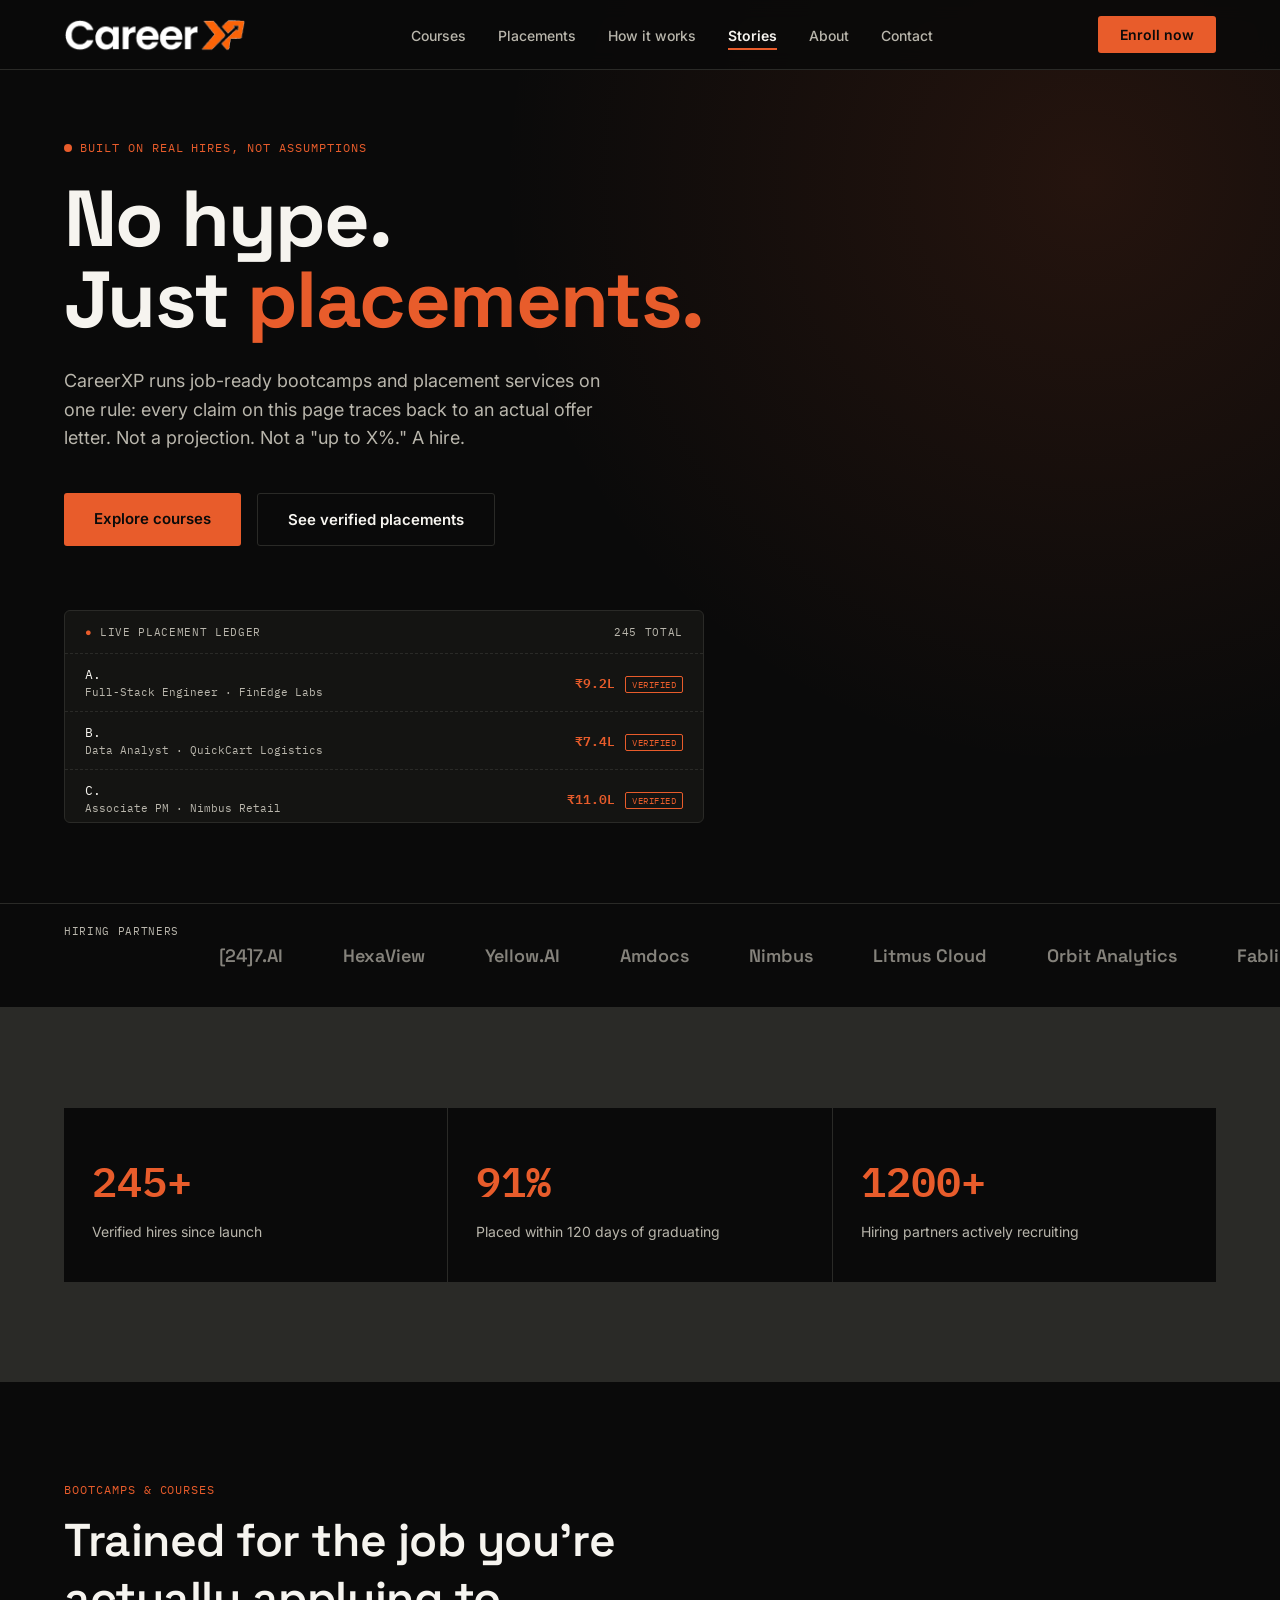
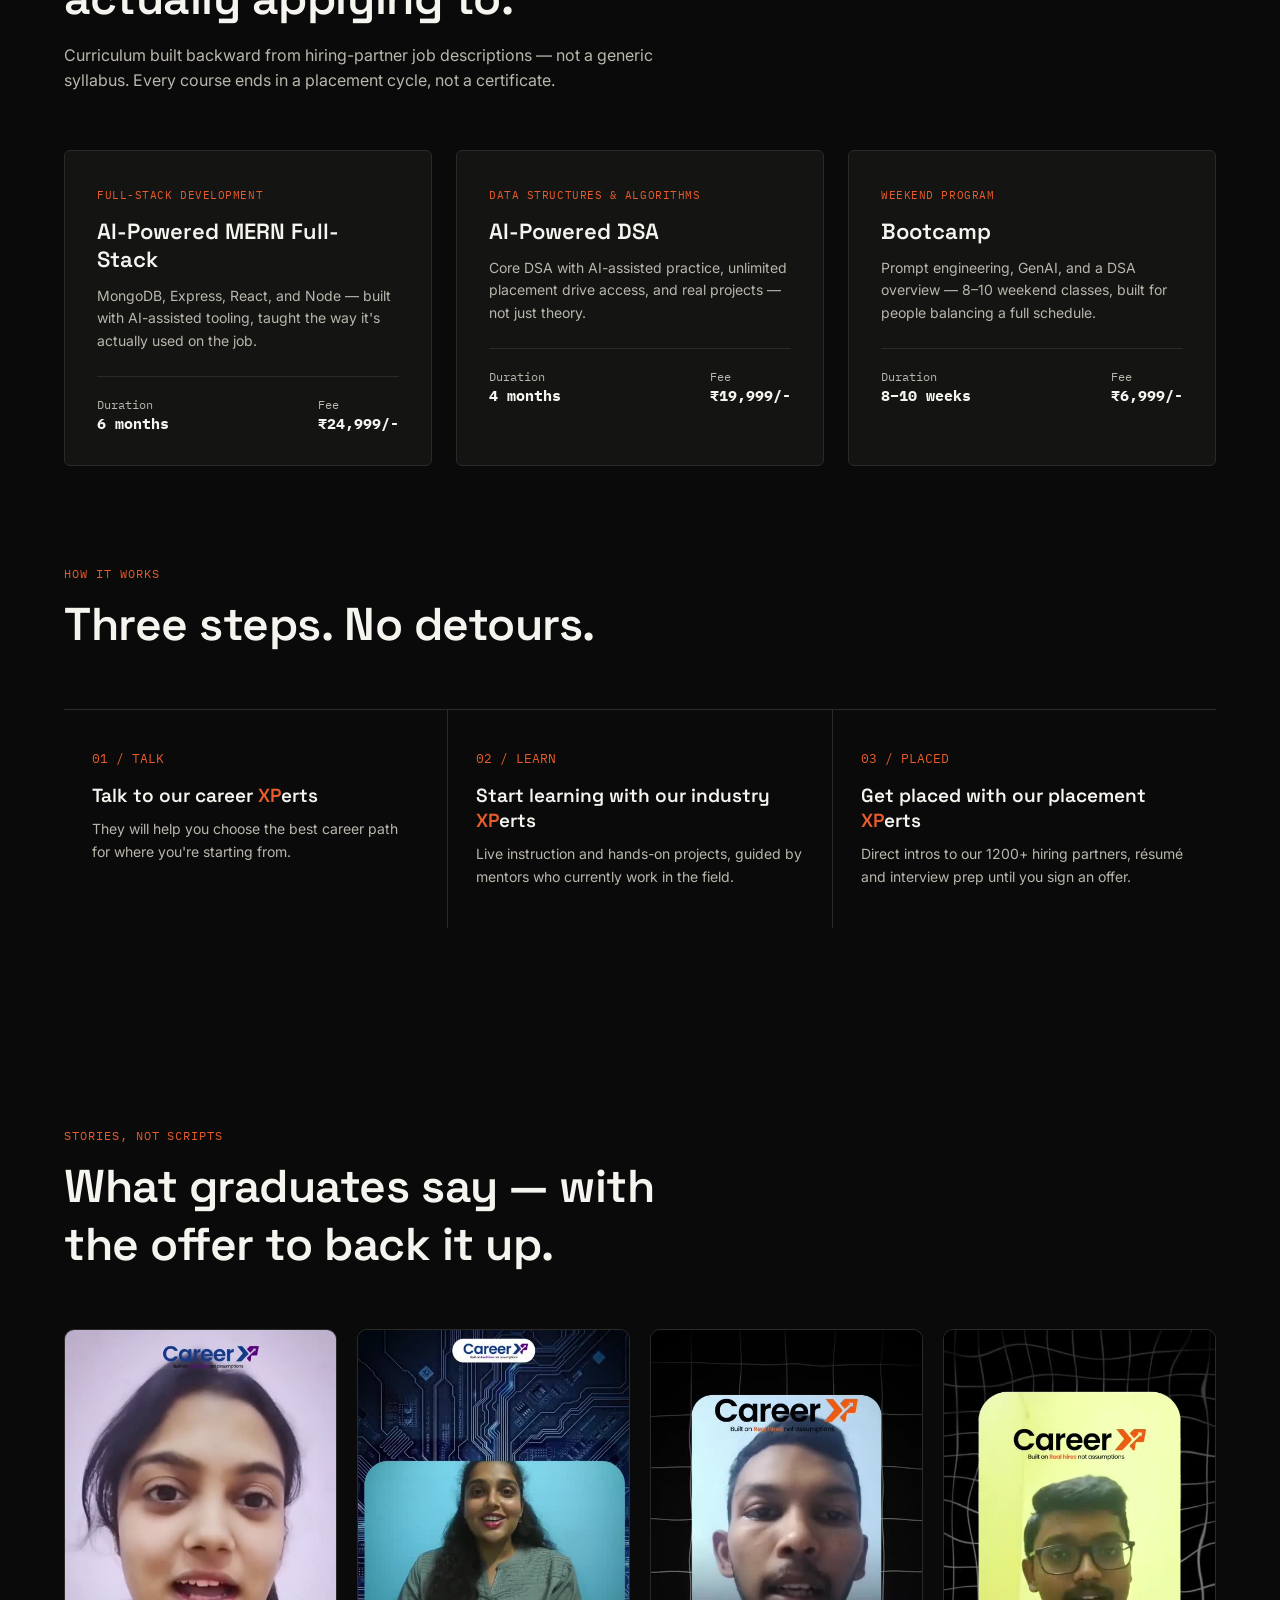
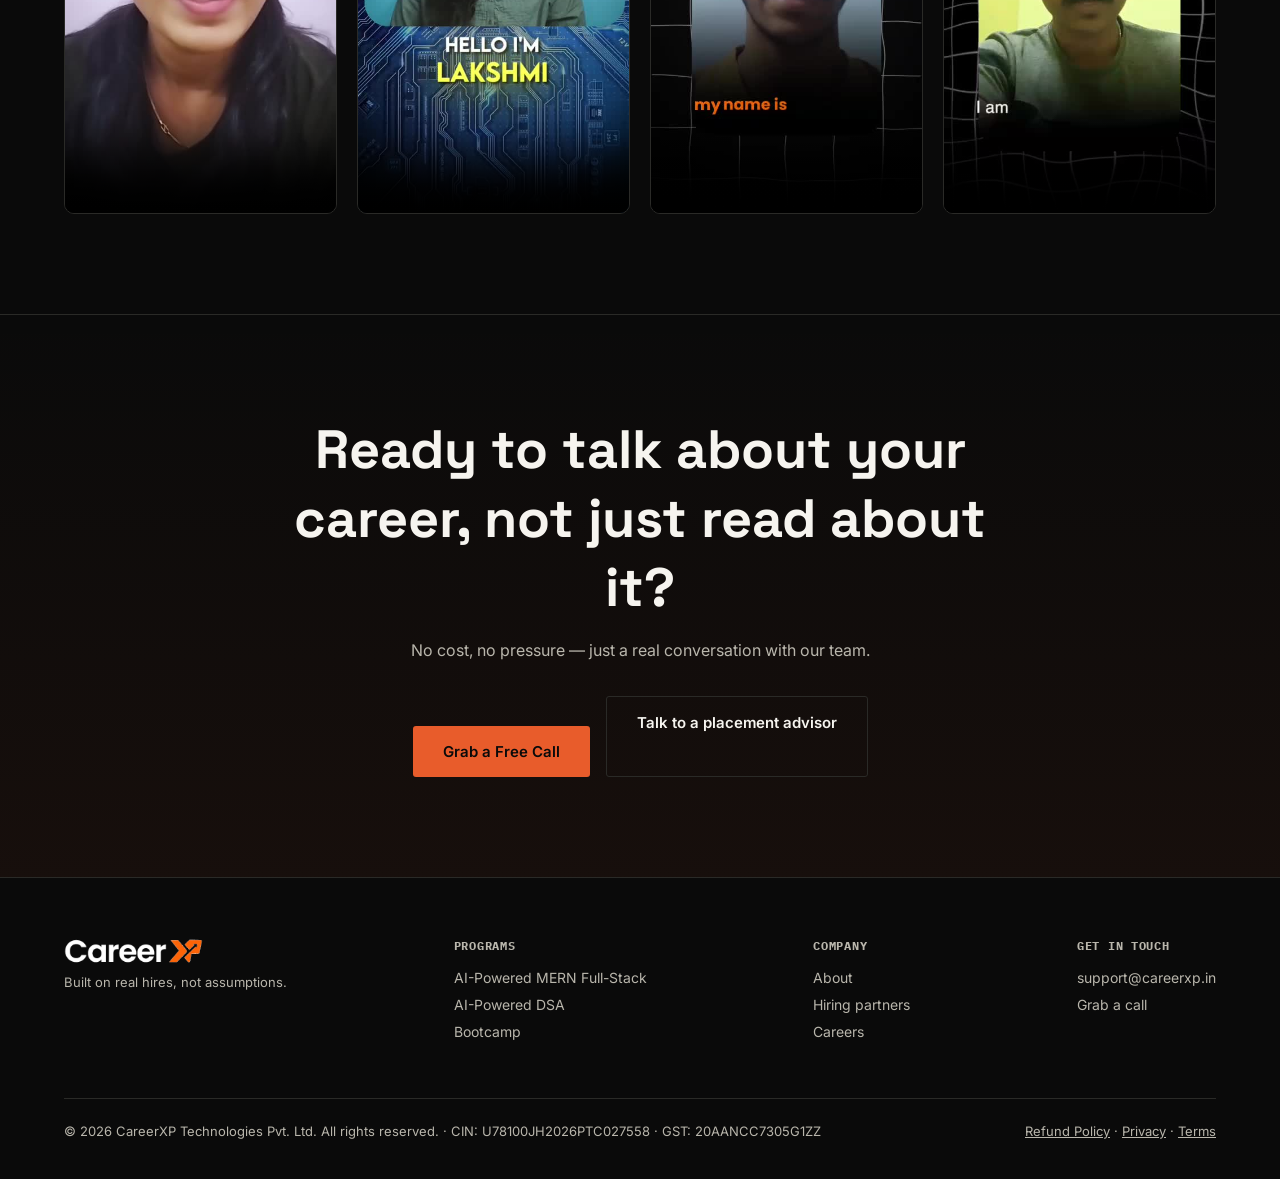
==== index.html @ 84072ae4 "Add files via upload" ====
<!DOCTYPE html>
<html lang="en">
<head>
<meta charset="UTF-8">
<meta name="viewport" content="width=device-width, initial-scale=1.0">
<title>CareerXP — Built on Real Hires, Not Assumptions</title>
<meta name="description" content="CareerXP runs job-ready bootcamps and placement services built on one rule: every number on this page traces back to a real offer letter.">
<link rel="canonical" href="https://www.careerxp.in/">
<meta property="og:type" content="website">
<meta property="og:title" content="CareerXP — Built on Real Hires, Not Assumptions">
<meta property="og:description" content="CareerXP runs job-ready bootcamps and placement services built on one rule: every number on this page traces back to a real offer letter.">
<meta property="og:url" content="https://www.careerxp.in/">
<meta property="og:image" content="https://www.careerxp.in/assets/img/logo-mark-512.png">
<meta property="og:site_name" content="CareerXP">
<meta name="twitter:card" content="summary_large_image">
<meta name="twitter:title" content="CareerXP — Built on Real Hires, Not Assumptions">
<meta name="twitter:description" content="CareerXP runs job-ready bootcamps and placement services built on one rule: every number on this page traces back to a real offer letter.">
<meta name="twitter:image" content="https://www.careerxp.in/assets/img/logo-mark-512.png">
<script type="application/ld+json">
{
  "@context": "https://schema.org",
  "@type": "EducationalOrganization",
  "name": "CareerXP",
  "url": "https://www.careerxp.in/",
  "logo": "https://www.careerxp.in/assets/img/logo-mark-512.png",
  "description": "CareerXP runs job-ready bootcamps and placement services built on one rule: every placement claim is backed by a real, verifiable hire.",
  "sameAs": []
}
</script>
<link rel="icon" href="assets/img/favicon.ico" sizes="any">
<link rel="icon" type="image/png" sizes="32x32" href="assets/img/favicon-32.png">
<link rel="apple-touch-icon" href="assets/img/apple-touch-icon.png">
<link rel="preconnect" href="https://fonts.googleapis.com">
<link href="https://fonts.googleapis.com/css2?family=Space+Grotesk:wght@500;600;700&family=Inter:wght@400;500;600&family=IBM+Plex+Mono:wght@500;600&display=swap" rel="stylesheet">
<link rel="stylesheet" href="css/style.css">
</head>
<body>

<header>
  <a href="index.html" class="logo-link" aria-label="CareerXP home"><img src="assets/img/logo-wordmark.png" alt="CareerXP"></a>
  <nav>
    <ul>
      <li><a href="courses.html">Courses</a></li>
      <li><a href="placements.html">Placements</a></li>
      <li><a href="#process">How it works</a></li>
      <li><a href="#testimonials">Stories</a></li>
      <li><a href="about.html">About</a></li>
      <li><a href="contact.html">Contact</a></li>
    </ul>
  </nav>
  <a href="contact.html" class="nav-cta">Enroll now</a>
  <button class="menu-toggle" aria-label="Toggle menu" aria-expanded="false"><span></span><span></span><span></span></button>
</header>

<section class="hero">
  <span class="eyebrow">Built on real hires, not assumptions</span>
  <h1>No hype.<br>Just <span>placements.</span></h1>
  <p class="sub">CareerXP runs job-ready bootcamps and placement services on one rule: every claim on this page traces back to an actual offer letter. Not a projection. Not a "up to X%." A hire.</p>
  <div class="hero-ctas">
    <a href="courses.html" class="btn-primary">Explore courses</a>
    <a href="placements.html" class="btn-ghost">See verified placements</a>
  </div>

  <div class="ledger-wrap">
    <div class="ledger-head">
      <span><span class="live-dot">●</span> LIVE PLACEMENT LEDGER</span>
      <span id="ledger-count">Updating…</span>
    </div>
    <div class="ledger-scroll">
      <div class="ledger-track" id="ledger-track"></div>
    </div>
  </div>
</section>

<div class="partners">
  <span class="label">Hiring partners</span>
  <div class="partner-track" id="partner-track"></div>
</div>

<div class="stats">
  <div class="stat-card"><div class="num">245+</div><div class="lbl">Verified hires since launch</div></div>
  <div class="stat-card"><div class="num">91%</div><div class="lbl">Placed within 120 days of graduating</div></div>
  <div class="stat-card"><div class="num">1200+</div><div class="lbl">Hiring partners actively recruiting</div></div>
</div>

<section class="section" id="courses">
  <div class="section-head">
    <span class="kicker">Bootcamps &amp; courses</span>
    <h2>Trained for the job you're actually applying to.</h2>
    <p>Curriculum built backward from hiring-partner job descriptions — not a generic syllabus. Every course ends in a placement cycle, not a certificate.</p>
  </div>
  <div class="course-grid">
    <div class="course-card">
      <span class="course-tag">Full-Stack Development</span>
      <h3>AI-Powered MERN Full-Stack</h3>
      <p>MongoDB, Express, React, and Node — built with AI-assisted tooling, taught the way it's actually used on the job.</p>
      <div class="course-meta">
        <div>Duration<strong>6 months</strong></div>
        <div>Fee<strong>₹24,999/-</strong></div>
      </div>
    </div>
    <div class="course-card">
      <span class="course-tag">Data Structures &amp; Algorithms</span>
      <h3>AI-Powered DSA</h3>
      <p>Core DSA with AI-assisted practice, unlimited placement drive access, and real projects — not just theory.</p>
      <div class="course-meta">
        <div>Duration<strong>4 months</strong></div>
        <div>Fee<strong>₹19,999/-</strong></div>
      </div>
    </div>
    <div class="course-card">
      <span class="course-tag">Weekend Program</span>
      <h3>Bootcamp</h3>
      <p>Prompt engineering, GenAI, and a DSA overview — 8–10 weekend classes, built for people balancing a full schedule.</p>
      <div class="course-meta">
        <div>Duration<strong>8–10 weeks</strong></div>
        <div>Fee<strong>₹6,999/-</strong></div>
      </div>
    </div>
  </div>
</section>

<section class="section" id="process" style="padding-top:0;">
  <div class="section-head">
    <span class="kicker">How it works</span>
    <h2>Three steps. No detours.</h2>
  </div>
  <div class="process">
    <div class="process-step">
      <div class="process-num">01 / TALK</div>
      <h4>Talk to our career <em>XP</em>erts</h4>
      <p>They will help you choose the best career path for where you're starting from.</p>
    </div>
    <div class="process-step">
      <div class="process-num">02 / LEARN</div>
      <h4>Start learning with our industry <em>XP</em>erts</h4>
      <p>Live instruction and hands-on projects, guided by mentors who currently work in the field.</p>
    </div>
    <div class="process-step">
      <div class="process-num">03 / PLACED</div>
      <h4>Get placed with our placement <em>XP</em>erts</h4>
      <p>Direct intros to our 1200+ hiring partners, résumé and interview prep until you sign an offer.</p>
    </div>
  </div>
</section>

<section class="section" id="testimonials">
  <div class="section-head">
    <span class="kicker">Stories, not scripts</span>
    <h2>What graduates say — with the offer to back it up.</h2>
  </div>

  <div class="video-grid">
    <div class="video-testimonial">
      <video controls preload="metadata" poster="assets/img/testimonial-1-poster.jpg" playsinline>
        <source src="assets/video/testimonial-1.mp4" type="video/mp4">
      </video>
    </div>
    <div class="video-testimonial">
      <video controls preload="metadata" poster="assets/img/testimonial-2-poster.jpg" playsinline>
        <source src="assets/video/testimonial-2.mp4" type="video/mp4">
      </video>
    </div>
    <div class="video-testimonial">
      <video controls preload="metadata" poster="assets/img/testimonial-3-poster.jpg" playsinline>
        <source src="assets/video/testimonial-3.mp4" type="video/mp4">
      </video>
    </div>
    <div class="video-testimonial">
      <video controls preload="metadata" poster="assets/img/testimonial-4-poster.jpg" playsinline>
        <source src="assets/video/testimonial-4.mp4" type="video/mp4">
      </video>
    </div>
  </div>
</section>

<section class="cta-band" id="enroll">
  <h2>Ready to talk about your career, not just read about it?</h2>
  <p>No cost, no pressure — just a real conversation with our team.</p>
  <div class="hero-ctas">
    <a href="contact.html" class="btn-primary">Grab a Free Call</a>
    <a href="placements.html" class="btn-ghost">Talk to a placement advisor</a>
  </div>
</section>

<footer>
  <div class="footer-top">
    <div class="footer-col">
      <img src="assets/img/logo-wordmark.png" alt="CareerXP">
      <p class="tagline">Built on real hires, not assumptions.</p>
    </div>
    <div class="footer-col">
      <h5>Programs</h5>
      <a href="course-mern.html">AI-Powered MERN Full-Stack</a>
      <a href="course-dsa.html">AI-Powered DSA</a>
      <a href="course-bootcamp.html">Bootcamp</a>
    </div>
    <div class="footer-col">
      <h5>Company</h5>
      <a href="about.html">About</a>
      <a href="placements.html">Hiring partners</a>
      <a href="contact.html">Careers</a>
    </div>
    <div class="footer-col">
      <h5>Get in touch</h5>
      <a href="mailto:support@careerxp.in">support@careerxp.in</a>
      <a href="contact.html">Grab a call</a>
    </div>
  </div>
  <div class="footer-bottom">
    <span>© 2026 CareerXP Technologies Pvt. Ltd. All rights reserved. · CIN: U78100JH2026PTC027558 · GST: 20AANCC7305G1ZZ</span>
    <span><a href="refund-policy.html">Refund Policy</a> · <a href="privacy-policy.html">Privacy</a> · <a href="terms.html">Terms</a></span>
  </div>
</footer>

<script src="js/data.js"></script>
<script src="js/main.js"></script>
</body>
</html>
---- css/style.css ----
/* ==========================================================================
   CareerXP — Site Stylesheet
   Built on real hires, not assumptions.
   Sections: 1. Reset & tokens  2. Header/Nav  3. Buttons  4. Hero (home)
   5. Ledger & partner ticker  6. Stats  7. Section header  8. Courses
   9. Course detail  10. Placements ledger/partners  11. Process
   12. Testimonials  13. About (values/team)  14. Contact form
   15. CTA band & footer  16. Responsive
   ========================================================================== */

/* 1. RESET & TOKENS ------------------------------------------------------- */
:root{
  --ink:#0A0A0A;
  --panel:#141412;
  --panel2:#1B1A17;
  --paper:#F6F4EF;
  --paper-dim:#B9B6AC;
  --orange:#E85C2B;
  --rust:#B8431E;
  --line:#2A2A27;
}
*{margin:0;padding:0;box-sizing:border-box;}
html{scroll-behavior:smooth;}
body{
  background:var(--ink);
  color:var(--paper);
  font-family:'Inter',sans-serif;
  overflow-x:hidden;
}
h1,h2,h3,h4,.display{font-family:'Space Grotesk',sans-serif;}
.mono{font-family:'IBM Plex Mono',monospace;}
a{color:inherit;text-decoration:none;}
img{display:block;max-width:100%;}
::selection{background:var(--orange);color:var(--ink);}
@media (prefers-reduced-motion: reduce){
  *{animation:none !important; transition:none !important;}
}
:focus-visible{outline:2px solid var(--orange); outline-offset:2px;}

/* 2. HEADER / NAV ---------------------------------------------------------- */
header{
  position:fixed; top:0; left:0; right:0; z-index:100;
  display:flex; align-items:center; justify-content:space-between;
  padding:16px 5%;
  background:rgba(10,10,10,0.85);
  backdrop-filter:blur(10px);
  border-bottom:1px solid var(--line);
}
.logo-link{display:flex; align-items:center;}
.logo-link img{height:34px; width:auto;}
nav ul{display:flex; align-items:center; gap:32px; list-style:none;}
nav a{font-size:14px; font-weight:500; color:var(--paper-dim); transition:color .2s;}
nav a:hover, nav a.active{color:var(--orange);}
.nav-cta{
  background:var(--orange); color:var(--ink); padding:10px 22px;
  border-radius:3px; font-weight:600; font-size:14px; transition:background .2s;
  white-space:nowrap;
}
.nav-cta:hover{background:var(--paper);}
.menu-toggle{
  display:none; flex-direction:column; gap:5px; cursor:pointer;
  background:none; border:none; padding:6px; z-index:110;
}
.menu-toggle span{width:24px; height:2px; background:var(--paper); transition:transform .2s, opacity .2s;}
.menu-toggle.is-open span:nth-child(1){transform:translateY(7px) rotate(45deg);}
.menu-toggle.is-open span:nth-child(2){opacity:0;}
.menu-toggle.is-open span:nth-child(3){transform:translateY(-7px) rotate(-45deg);}

/* 3. BUTTONS --------------------------------------------------------------- */
.btn-primary{
  background:var(--orange); color:var(--ink); padding:16px 30px;
  border-radius:3px; font-weight:600; font-size:15px; display:inline-block;
  transition:transform .2s, background .2s; border:none; cursor:pointer; font-family:'Inter';
}
.btn-primary:hover{background:var(--paper); transform:translateY(-2px);}
.btn-ghost{
  border:1px solid var(--line); padding:16px 30px; border-radius:3px;
  font-weight:600; font-size:15px; transition:border-color .2s, background .2s; display:inline-block;
}
.btn-ghost:hover{border-color:var(--orange); background:rgba(232,92,43,0.08);}
.hero-ctas{display:flex; gap:16px; margin-top:40px; flex-wrap:wrap;}

/* 4. HERO (home) ------------------------------------------------------------ */
.hero{
  min-height:100vh; display:flex; flex-direction:column; justify-content:center;
  padding:140px 5% 80px; position:relative;
  background:radial-gradient(circle at 85% 20%, rgba(232,92,43,0.12), transparent 45%);
}
.eyebrow{
  display:inline-flex; align-items:center; gap:8px;
  font-family:'IBM Plex Mono'; font-size:12px; letter-spacing:0.08em;
  color:var(--orange); text-transform:uppercase; margin-bottom:24px;
}
.eyebrow::before{content:'';width:8px;height:8px;background:var(--orange);border-radius:50%;animation:pulse 1.6s infinite;}
@keyframes pulse{0%,100%{opacity:1;}50%{opacity:0.3;}}
.hero h1{font-size:clamp(38px,6.2vw,84px); line-height:1.02; font-weight:700; letter-spacing:-0.02em; max-width:900px;}
.hero h1 span{color:var(--orange);}
.hero p.sub{max-width:560px; margin-top:26px; font-size:18px; line-height:1.6; color:var(--paper-dim);}

/* Page hero (inner pages) */
.page-hero{padding:160px 5% 60px; border-bottom:1px solid var(--line);}
.page-hero h1{font-size:clamp(34px,5vw,58px); font-weight:700; letter-spacing:-0.02em; max-width:820px;}
.page-hero p{margin-top:20px; max-width:600px; color:var(--paper-dim); font-size:17px; line-height:1.6;}
.breadcrumb{padding:140px 5% 0; font-family:'IBM Plex Mono'; font-size:12px; color:var(--paper-dim);}
.breadcrumb a:hover{color:var(--orange);}

/* 5. LEDGER (signature element) & PARTNER TICKER --------------------------- */
.ledger-wrap{margin-top:64px; border:1px solid var(--line); border-radius:6px; background:var(--panel); overflow:hidden; max-width:640px;}
.ledger-head{
  display:flex; justify-content:space-between; align-items:center; padding:14px 20px;
  border-bottom:1px dashed var(--line); font-family:'IBM Plex Mono'; font-size:11px;
  color:var(--paper-dim); text-transform:uppercase; letter-spacing:0.06em;
}
.ledger-head .live-dot{color:var(--orange);}
.ledger-scroll{height:168px; overflow:hidden; position:relative;}
.ledger-track{position:absolute; width:100%; animation:scrollUp 14s linear infinite;}
@keyframes scrollUp{0%{transform:translateY(0);}100%{transform:translateY(-50%);}}
.ticket{
  display:flex; justify-content:space-between; align-items:center; padding:12px 20px;
  border-bottom:1px dashed var(--line); font-family:'IBM Plex Mono'; font-size:13px;
}
.ticket .who{color:var(--paper);}
.ticket .role{color:var(--paper-dim); font-size:11px; display:block; margin-top:2px;}
.ticket .ctc{color:var(--orange); font-weight:600;}
.stamp{
  font-size:9px; border:1px solid var(--orange); color:var(--orange); padding:2px 6px;
  border-radius:2px; letter-spacing:0.05em; margin-left:10px; white-space:nowrap;
}

.partners{
  padding:40px 5%;
  border-top:1px solid var(--line);
  border-bottom:1px solid var(--line);
  display:flex;
  align-items:center;
  gap:40px;
  overflow:hidden;
}
.partners .label{
  font-family:'IBM Plex Mono';
  font-size:11px;
  color:var(--paper-dim);
  text-transform:uppercase;
  white-space:nowrap;
  letter-spacing:0.06em;
  position:relative;
  top:-25px;
}
.partner-track{display:flex; gap:60px; animation:slide 22s linear infinite;}
.partner-track span{font-family:'Space Grotesk'; font-weight:600; font-size:18px; color:var(--paper-dim); white-space:nowrap; opacity:0.7;}
@keyframes slide{0%{transform:translateX(0);}100%{transform:translateX(-50%);}}

/* Full ledger/partner grids (placements page) */
.ledger-grid{display:grid; grid-template-columns:repeat(2,1fr); gap:1px; background:var(--line); border:1px solid var(--line); border-radius:6px; overflow:hidden;}
.ledger-row{background:var(--ink); display:flex; justify-content:space-between; align-items:center; padding:20px 24px; font-family:'IBM Plex Mono'; font-size:13px;}
.ledger-row .who{color:var(--paper); font-weight:600;}
.ledger-row .role{color:var(--paper-dim); font-size:11px; display:block; margin-top:4px;}
.ledger-row .right{text-align:right;}
.ledger-row .ctc{color:var(--orange); font-weight:600; display:block;}
.partner-grid{display:grid; grid-template-columns:repeat(5,1fr); gap:1px; background:var(--line); border:1px solid var(--line); border-radius:6px; overflow:hidden;}
.linkedin-embed-wrap{max-width:504px; margin:0 auto; background:var(--panel); border:1px solid var(--line); border-radius:6px; padding:16px; overflow:hidden;}
.linkedin-embed-wrap iframe{width:100%; border:none; border-radius:4px; display:block;}
.partner-cell{background:var(--panel); padding:32px 16px; text-align:center; font-family:'Space Grotesk'; font-weight:600; font-size:15px; color:var(--paper-dim); transition:color .2s, background .2s;}
.partner-cell:hover{color:var(--paper); background:var(--panel2);}

/* 6. STATS ------------------------------------------------------------------ */
.stats{padding:100px 5%; display:grid; grid-template-columns:repeat(3,1fr); gap:1px; background:var(--line);}
.stats.stats-inner{padding:0 5%; margin-top:60px;}
.stat-card{background:var(--ink); padding:40px 28px;}
.stat-card .num{font-family:'IBM Plex Mono'; font-size:42px; font-weight:600; color:var(--orange);}
.stat-card .lbl{margin-top:10px; font-size:14px; color:var(--paper-dim); line-height:1.4;}

/* 7. SECTION HEADER --------------------------------------------------------- */
.section{padding:100px 5%;}
.section-head{max-width:640px; margin-bottom:56px;}
.kicker{font-family:'IBM Plex Mono'; font-size:12px; color:var(--orange); text-transform:uppercase; letter-spacing:0.08em; margin-bottom:14px; display:block;}
.section-head h2{font-size:clamp(28px,3.6vw,46px); font-weight:600; letter-spacing:-0.01em;}
.section-head p{margin-top:16px; color:var(--paper-dim); font-size:16px; line-height:1.6;}

/* 8. COURSES (listing) ------------------------------------------------------ */
.filter-bar{
  display:flex; gap:10px; padding:24px 5%; flex-wrap:wrap; border-bottom:1px solid var(--line);
  position:sticky; top:67px; background:var(--ink); z-index:50;
}
.filter-chip{
  font-family:'IBM Plex Mono'; font-size:12px; padding:8px 16px; border:1px solid var(--line);
  border-radius:20px; color:var(--paper-dim); cursor:pointer; transition:all .2s; background:none;
}
.filter-chip:hover{border-color:var(--orange); color:var(--paper);}
.filter-chip.active{background:var(--orange); color:var(--ink); border-color:var(--orange); font-weight:600;}

.course-list{padding:60px 5% 100px; display:flex; flex-direction:column; gap:1px; background:var(--line);}
.course-row{
  background:var(--ink); display:grid; grid-template-columns:1.4fr 1fr 0.7fr 0.7fr auto;
  gap:24px; align-items:center; padding:32px 28px; transition:background .2s;
}
.course-row:hover{background:var(--panel);}
.course-row .track{font-family:'IBM Plex Mono'; font-size:11px; color:var(--orange); text-transform:uppercase; letter-spacing:0.05em; margin-bottom:8px; display:block;}
.course-row h3{font-size:20px; font-weight:600;}
.course-row .desc{color:var(--paper-dim); font-size:13px; margin-top:8px; line-height:1.5;}
.course-row .col-lbl{font-family:'IBM Plex Mono'; font-size:10px; color:var(--paper-dim); text-transform:uppercase; letter-spacing:0.05em; margin-bottom:6px;}
.course-row .col-val{font-size:15px; font-weight:600;}
.row-cta{border:1px solid var(--line); padding:12px 22px; border-radius:3px; font-size:13px; font-weight:600; white-space:nowrap; transition:all .2s;}
.course-row:hover .row-cta{border-color:var(--orange); background:var(--orange); color:var(--ink);}

.course-grid{display:grid; grid-template-columns:repeat(3,1fr); gap:24px;}
.course-card{background:var(--panel); border:1px solid var(--line); border-radius:6px; padding:32px; transition:border-color .25s, transform .25s;}
.course-card:hover{border-color:var(--orange); transform:translateY(-4px);}
.course-tag{font-family:'IBM Plex Mono'; font-size:11px; color:var(--orange); text-transform:uppercase; letter-spacing:0.05em;}
.course-card h3{margin-top:14px; font-size:22px; font-weight:600;}
.course-card p{margin-top:12px; color:var(--paper-dim); font-size:14px; line-height:1.6;}
.course-meta{display:flex; justify-content:space-between; margin-top:24px; padding-top:20px; border-top:1px solid var(--line); font-family:'IBM Plex Mono'; font-size:12px; color:var(--paper-dim);}
.course-meta strong{color:var(--paper); display:block; font-size:15px; margin-top:2px;}

.why{padding:100px 5%; display:grid; grid-template-columns:1fr 1fr; gap:60px; align-items:start;}
.why h2{font-size:clamp(28px,3.6vw,42px); font-weight:600; letter-spacing:-0.01em; max-width:460px;}
.why-points{display:flex; flex-direction:column; gap:28px;}
.why-point{border-top:1px solid var(--line); padding-top:20px;}
.why-point .num{font-family:'IBM Plex Mono'; font-size:12px; color:var(--orange); margin-bottom:8px;}
.why-point h4{font-size:17px; font-weight:600; margin-bottom:8px;}
.why-point p{color:var(--paper-dim); font-size:14px; line-height:1.6;}

/* 9. COURSE DETAIL ----------------------------------------------------------- */
.course-hero{padding:24px 5% 60px; display:grid; grid-template-columns:1.4fr 1fr; gap:60px; border-bottom:1px solid var(--line); align-items:start;}
.course-hero h1{font-size:clamp(32px,4.6vw,52px); font-weight:700; margin-top:16px; letter-spacing:-0.02em;}
.course-hero .lead{margin-top:20px; color:var(--paper-dim); font-size:17px; line-height:1.65; max-width:560px;}
.sidebar{background:var(--panel); border:1px solid var(--line); border-radius:8px; padding:32px; position:sticky; top:100px;}
.side-row{display:flex; justify-content:space-between; padding:14px 0; border-bottom:1px solid var(--line); font-size:14px;}
.side-row:last-of-type{border-bottom:none;}
.side-row .lbl{color:var(--paper-dim);}
.side-row .val{font-weight:600; font-family:'IBM Plex Mono'; font-size:13px;}
.side-cta{display:block; text-align:center; background:var(--orange); color:var(--ink); padding:16px; border-radius:4px; font-weight:600; margin-top:24px; transition:background .2s;}
.side-cta:hover{background:var(--paper);}

.section.bordered{border-bottom:1px solid var(--line);}
.section.bordered:last-of-type{border-bottom:none;}

.curriculum{display:flex; flex-direction:column; gap:1px; background:var(--line); border:1px solid var(--line); border-radius:6px; overflow:hidden;}
.module{background:var(--ink); padding:26px 28px; display:grid; grid-template-columns:130px 1fr; gap:24px;}
.module .wk{font-family:'IBM Plex Mono'; font-size:12px; color:var(--orange); line-height:1.5;}
.module h4{font-size:17px; font-weight:600; margin-bottom:8px;}
.module p{color:var(--paper-dim); font-size:14px; line-height:1.6;}
.module-tools{display:flex; flex-wrap:wrap; gap:8px; margin-bottom:12px;}
.module-tools span{
  font-family:'IBM Plex Mono'; font-size:11px; color:var(--paper-dim);
  border:1px solid var(--line); border-radius:100px; padding:4px 12px;
}
.module-tagline{font-style:italic; color:var(--paper); font-size:14px; margin-bottom:14px; line-height:1.6;}
.module-topics{list-style:none; display:flex; flex-direction:column; gap:6px;}
.module-topics li{
  font-size:13px; color:var(--paper-dim); padding-left:16px; position:relative;
}
.module-topics li::before{content:'—'; position:absolute; left:0; color:var(--orange);}

.outcomes-grid{display:grid; grid-template-columns:repeat(3,1fr); gap:1px; background:var(--line); border:1px solid var(--line); border-radius:6px; overflow:hidden;}
.outcome-card{background:var(--panel); padding:28px;}
.outcome-card .num{font-family:'IBM Plex Mono'; font-size:30px; color:var(--orange); font-weight:600;}
.outcome-card .lbl{margin-top:8px; font-size:13px; color:var(--paper-dim);}

/* 11. PROCESS ---------------------------------------------------------------- */
.process{display:flex; border-top:1px solid var(--line);}
.process-step{flex:1; padding:40px 28px; border-right:1px solid var(--line);}
.process-step:last-child{border-right:none;}
.process-num{font-family:'IBM Plex Mono'; font-size:13px; color:var(--orange); margin-bottom:16px;}
.process-step h4{font-size:19px; font-weight:600; margin-bottom:10px;}
.process-step h4 em{color:var(--orange); font-style:normal;}
.process-step p{color:var(--paper-dim); font-size:14px; line-height:1.6;}

/* 12. TESTIMONIALS ------------------------------------------------------------ */
.test-grid{display:grid; grid-template-columns:repeat(3,1fr); gap:24px;}
.test-card{background:var(--panel); border:1px solid var(--line); border-radius:6px; padding:28px;}
.test-card p.quote{font-size:15px; line-height:1.65; color:var(--paper);}
.test-foot{display:flex; justify-content:space-between; align-items:center; margin-top:24px; padding-top:18px; border-top:1px dashed var(--line);}
.test-foot .name{font-weight:600; font-size:14px;}
.test-foot .role{font-size:12px; color:var(--paper-dim); margin-top:2px;}
.test-foot .verified{font-family:'IBM Plex Mono'; font-size:10px; color:var(--orange); border:1px solid var(--orange); padding:3px 7px; border-radius:2px;}

/* 13. ABOUT (origin / values / team) ------------------------------------------ */
.origin{padding:100px 5%; display:grid; grid-template-columns:0.9fr 1.1fr; gap:70px;}
.origin h2{font-size:clamp(26px,3vw,36px); font-weight:600; max-width:360px; line-height:1.25;}
.origin-body p{color:var(--paper-dim); font-size:16px; line-height:1.75; margin-bottom:20px;}
.origin-body strong{color:var(--paper);}

.values{padding:100px 5%; border-top:1px solid var(--line);}
.value-grid{display:grid; grid-template-columns:repeat(3,1fr); gap:1px; background:var(--line); border:1px solid var(--line); border-radius:6px; overflow:hidden;}
.value-card{background:var(--ink); padding:36px 28px;}
.value-card .glyph{color:var(--orange); font-family:'IBM Plex Mono'; font-size:22px; margin-bottom:18px;}
.value-card h4{font-size:18px; font-weight:600; margin-bottom:10px;}
.value-card p{color:var(--paper-dim); font-size:14px; line-height:1.6;}

.team{padding:100px 5%; border-top:1px solid var(--line);}
.team-grid{display:grid; grid-template-columns:repeat(4,1fr); gap:24px;}
.team-card{background:var(--panel); border:1px solid var(--line); border-radius:6px; padding:24px; text-align:left;}
.avatar{width:56px; height:56px; border-radius:50%; background:linear-gradient(135deg, var(--orange), var(--rust)); margin-bottom:16px; display:flex; align-items:center; justify-content:center; font-family:'Space Grotesk'; font-weight:700; font-size:18px; color:var(--ink);}
.team-card h4{font-size:16px; font-weight:600;}
.team-card .role{font-family:'IBM Plex Mono'; font-size:11px; color:var(--orange); margin-top:4px; text-transform:uppercase; letter-spacing:0.04em;}
.team-card p{color:var(--paper-dim); font-size:13px; margin-top:12px; line-height:1.5;}

/* 14. CONTACT FORM ------------------------------------------------------------ */
.contact-wrap{padding:160px 5% 100px; display:grid; grid-template-columns:0.9fr 1.1fr; gap:70px; align-items:start;}
.contact-wrap h1{font-size:clamp(30px,4.2vw,50px); font-weight:700; letter-spacing:-0.02em; max-width:420px;}
.contact-wrap .lead p{margin-top:20px; color:var(--paper-dim); font-size:16px; line-height:1.7;}
.info-block{margin-top:40px; padding-top:28px; border-top:1px solid var(--line);}
.info-block h5{font-family:'IBM Plex Mono'; font-size:11px; color:var(--paper-dim); text-transform:uppercase; letter-spacing:0.06em; margin-bottom:10px;}
.info-block a, .info-block p{display:block; font-size:15px; margin-bottom:8px;}
.info-block a:hover{color:var(--orange);}

form{background:var(--panel); border:1px solid var(--line); border-radius:8px; padding:40px;}
.field{margin-bottom:22px;}
.field label{display:block; font-family:'IBM Plex Mono'; font-size:12px; color:var(--paper-dim); text-transform:uppercase; letter-spacing:0.05em; margin-bottom:8px;}
.field input, .field select, .field textarea{
  width:100%; background:var(--ink); border:1px solid var(--line); border-radius:4px;
  padding:14px 16px; color:var(--paper); font-family:'Inter'; font-size:15px; transition:border-color .2s;
}
.field input:focus, .field select:focus, .field textarea:focus{outline:none; border-color:var(--orange);}
.field-row{display:grid; grid-template-columns:1fr 1fr; gap:20px;}
textarea{resize:vertical; min-height:100px;}
.submit-btn{width:100%; background:var(--orange); color:var(--ink); border:none; padding:16px; border-radius:4px; font-weight:600; font-size:15px; cursor:pointer; transition:background .2s; font-family:'Inter';}
.submit-btn:hover{background:var(--paper);}
.form-note{font-size:12px; color:var(--paper-dim); margin-top:14px; text-align:center;}
.success-msg{display:none; text-align:center; padding:40px 20px;}
.success-msg .check{font-size:40px; color:var(--orange); margin-bottom:16px;}
.success-msg h3{font-size:20px; margin-bottom:10px;}
.success-msg p{color:var(--paper-dim); font-size:14px;}

/* 15. CTA BAND & FOOTER -------------------------------------------------------- */
.cta-band{padding:100px 5%; text-align:center; border-top:1px solid var(--line); background:linear-gradient(180deg, transparent, rgba(232,92,43,0.06));}
.cta-band h2{font-size:clamp(30px,4.4vw,54px); font-weight:700; max-width:760px; margin:0 auto;}
.cta-band p{color:var(--paper-dim); margin-top:18px; font-size:16px;}
.cta-band .hero-ctas{justify-content:center; margin-top:36px;}
.cta-band .btn-primary{margin-top:30px;}

footer{padding:60px 5% 40px; border-top:1px solid var(--line);}
footer.footer-simple{padding:40px 5%; text-align:center; font-size:13px; color:var(--paper-dim);}
footer.footer-simple p{margin:0;}
footer.footer-simple .legal-line{margin-top:8px; font-size:12px;}
footer.footer-simple .legal-line a{color:var(--paper-dim); text-decoration:underline; transition:color .2s;}
footer.footer-simple .legal-line a:hover{color:var(--orange);}
.footer-top{display:flex; justify-content:space-between; flex-wrap:wrap; gap:40px; margin-bottom:48px;}
.footer-col h5{font-family:'IBM Plex Mono'; font-size:12px; color:var(--paper-dim); text-transform:uppercase; letter-spacing:0.06em; margin-bottom:16px;}
.footer-col a{display:block; font-size:14px; color:var(--paper-dim); margin-bottom:10px; transition:color .2s;}
.footer-col a:hover{color:var(--orange);}
.footer-col img{height:26px; margin-bottom:10px;}
.footer-col .tagline{color:var(--paper-dim); font-size:13px; max-width:240px;}
.footer-bottom{display:flex; justify-content:space-between; align-items:center; padding-top:24px; border-top:1px solid var(--line); font-size:13px; color:var(--paper-dim); flex-wrap:wrap; gap:12px;}
.footer-bottom a{color:var(--paper-dim); text-decoration:underline; transition:color .2s;}
.footer-bottom a:hover{color:var(--orange);}

/* 16. RESPONSIVE --------------------------------------------------------------- */
@media (max-width:900px){
  nav ul{
    display:none; position:fixed; top:65px; left:0; right:0; bottom:0;
    background:var(--ink); flex-direction:column; align-items:flex-start;
    padding:32px 6%; gap:8px; overflow-y:auto; border-top:1px solid var(--line);
  }
  nav ul.is-open{display:flex;}
  nav ul li{width:100%; padding:14px 0; border-bottom:1px solid var(--line);}
  nav a{font-size:16px;}
  .menu-toggle{display:flex;}

  .stats{grid-template-columns:repeat(2,1fr);}
  .course-grid, .test-grid{grid-template-columns:1fr;}
  .process{flex-direction:column;}
  .process-step{border-right:none; border-bottom:1px solid var(--line);}
  .course-row{grid-template-columns:1fr; gap:12px;}
  .why{grid-template-columns:1fr;}
  .filter-bar{top:0;}
  .origin{grid-template-columns:1fr;}
  .value-grid, .team-grid{grid-template-columns:1fr 1fr;}
  .course-hero{grid-template-columns:1fr;}
  .sidebar{position:static;}
  .module{grid-template-columns:1fr;}
  .outcomes-grid{grid-template-columns:1fr;}
  .contact-wrap{grid-template-columns:1fr; padding-top:140px;}
  .field-row{grid-template-columns:1fr;}
  .ledger-grid, .partner-grid{grid-template-columns:1fr;}
}

@media (max-width:520px){
  .value-grid, .team-grid{grid-template-columns:1fr;}
}

/* ==========================================================================
   17. NAV REDESIGN — active page indicator
   ========================================================================== */
nav ul{position:relative;}
nav a{position:relative; padding-bottom:4px;}
nav a::after{
  content:''; position:absolute; left:0; right:100%; bottom:-2px; height:2px;
  background:var(--orange); transition:right .25s ease;
}
nav a:hover::after{right:0;}
nav a.active{color:var(--paper); font-weight:600;}
nav a.active::after{right:0;}

/* ==========================================================================
   18. WEEKLY PLACEMENT DRIVE REPORT
   ========================================================================== */
.drive-table{
  width:100%; border-collapse:collapse; border:1px solid var(--line); border-radius:6px; overflow:hidden;
}
.drive-table th, .drive-table td{
  padding:16px 20px; text-align:left; font-size:14px; border-bottom:1px solid var(--line);
}
.drive-table th{
  font-family:'IBM Plex Mono'; font-size:11px; text-transform:uppercase; letter-spacing:0.05em;
  color:var(--paper-dim); background:var(--panel); font-weight:500;
}
.drive-table td{color:var(--paper);}
.drive-table td.num-cell{font-family:'IBM Plex Mono'; color:var(--orange); font-weight:600;}
.drive-table tr:last-child td{border-bottom:none;}
.drive-table tr:hover td{background:var(--panel);}

/* ==========================================================================
   19. PARTNERED COLLEGES
   ========================================================================== */
.college-grid{display:flex; flex-direction:column; gap:1px; background:var(--line);}
.college-row{
  background:var(--ink); display:flex; justify-content:space-between; align-items:center;
  padding:24px 28px; gap:20px; flex-wrap:wrap;
}
.college-row h4{font-size:17px; font-weight:600;}
.college-link{
  font-family:'IBM Plex Mono'; font-size:12px; color:var(--orange); border:1px solid var(--orange);
  padding:8px 16px; border-radius:3px; white-space:nowrap; transition:background .2s, color .2s;
}
.college-link:hover{background:var(--orange); color:var(--ink);}
.college-link.is-placeholder{color:var(--paper-dim); border-color:var(--line); cursor:not-allowed;}

/* ==========================================================================
   20. VIDEO TESTIMONIALS (real, portrait-orientation clips)
   ========================================================================== */
.video-grid{display:grid; grid-template-columns:repeat(4,1fr); gap:20px;}
.video-testimonial{
  border:1px solid var(--line); border-radius:10px; background:var(--panel);
  overflow:hidden; aspect-ratio:9/16; width:100%; position:relative;
  transition:border-color .25s, transform .25s var(--ease);
}
.video-testimonial:hover{border-color:rgba(232,92,43,0.4); transform:translateY(-3px);}
.video-testimonial video{
  width:100%; height:100%; object-fit:cover; display:block; background:#000;
}
/* Placeholder variant (used until a real video is supplied) */
.video-testimonial.is-placeholder{
  border-style:dashed; display:flex; flex-direction:column; align-items:center;
  justify-content:center; gap:14px; padding:40px 24px; text-align:center;
}
.video-testimonial .play-btn{
  width:56px; height:56px; border-radius:50%; background:var(--orange); color:var(--ink);
  display:flex; align-items:center; justify-content:center; font-size:20px;
}
.video-testimonial p{color:var(--paper-dim); font-size:13px; font-family:'IBM Plex Mono'; max-width:320px;}

@media (max-width:900px){
  .video-grid{grid-template-columns:repeat(2,1fr);}
}
@media (max-width:520px){
  .video-grid{grid-template-columns:1fr; max-width:320px; margin:0 auto;}
}

/* ==========================================================================
   21. WHATSAPP LINK
   ========================================================================== */
.whatsapp-link{
  display:inline-flex; align-items:center; gap:10px;
  background:#25D366; color:#04210F; padding:14px 22px; border-radius:3px;
  font-weight:600; font-size:14px; transition:transform .2s, background .2s;
}
.whatsapp-link:hover{transform:translateY(-2px); background:#20bd5a;}

@media (max-width:700px){
  .college-row{flex-direction:column; align-items:flex-start;}
  .drive-table{font-size:13px;}
  .drive-table th, .drive-table td{padding:12px 14px;}
}

/* ==========================================================================
   22. LEGAL / POLICY PAGE
   ========================================================================== */
.policy-meta{
  font-family:'IBM Plex Mono'; font-size:12px; color:var(--paper-dim);
  padding:0 5%; max-width:800px; margin:0 auto 40px;
}
.policy-body{
  padding:0 5% 100px; max-width:800px; margin:0 auto; color:var(--paper-dim);
  font-size:15px; line-height:1.75;
}
.policy-body h2{
  color:var(--paper); font-size:22px; font-weight:600; margin:52px 0 16px;
  padding-top:24px; border-top:1px solid var(--line);
}
.policy-body h2:first-child{margin-top:0; padding-top:0; border-top:none;}
.policy-body h3{color:var(--paper); font-size:16px; font-weight:600; margin:28px 0 10px;}
.policy-body p{margin-bottom:16px;}
.policy-body ul, .policy-body ol{margin:0 0 16px 22px;}
.policy-body li{margin-bottom:6px;}
.policy-body strong{color:var(--paper);}
.policy-toc{
  padding:0 5%; max-width:800px; margin:0 auto 60px;
  display:grid; grid-template-columns:1fr 1fr; gap:8px 24px;
}
.policy-toc a{
  font-size:13px; color:var(--paper-dim); padding:8px 0; border-bottom:1px dashed var(--line);
  transition:color .2s;
}
.policy-toc a:hover{color:var(--orange);}
@media (max-width:700px){
  .policy-toc{grid-template-columns:1fr;}
}
.policy-disclaimer{
  max-width:800px; margin:0 auto 40px; padding:20px 24px; border-radius:6px;
  border:1px solid var(--orange); background:rgba(232,92,43,0.06);
  color:var(--paper-dim); font-size:13px; line-height:1.65;
}
.policy-disclaimer strong{color:var(--paper);}

.page-hero p strong{color:var(--paper); font-weight:700;}
.page-hero p em{color:var(--orange); font-style:normal; font-weight:600;}
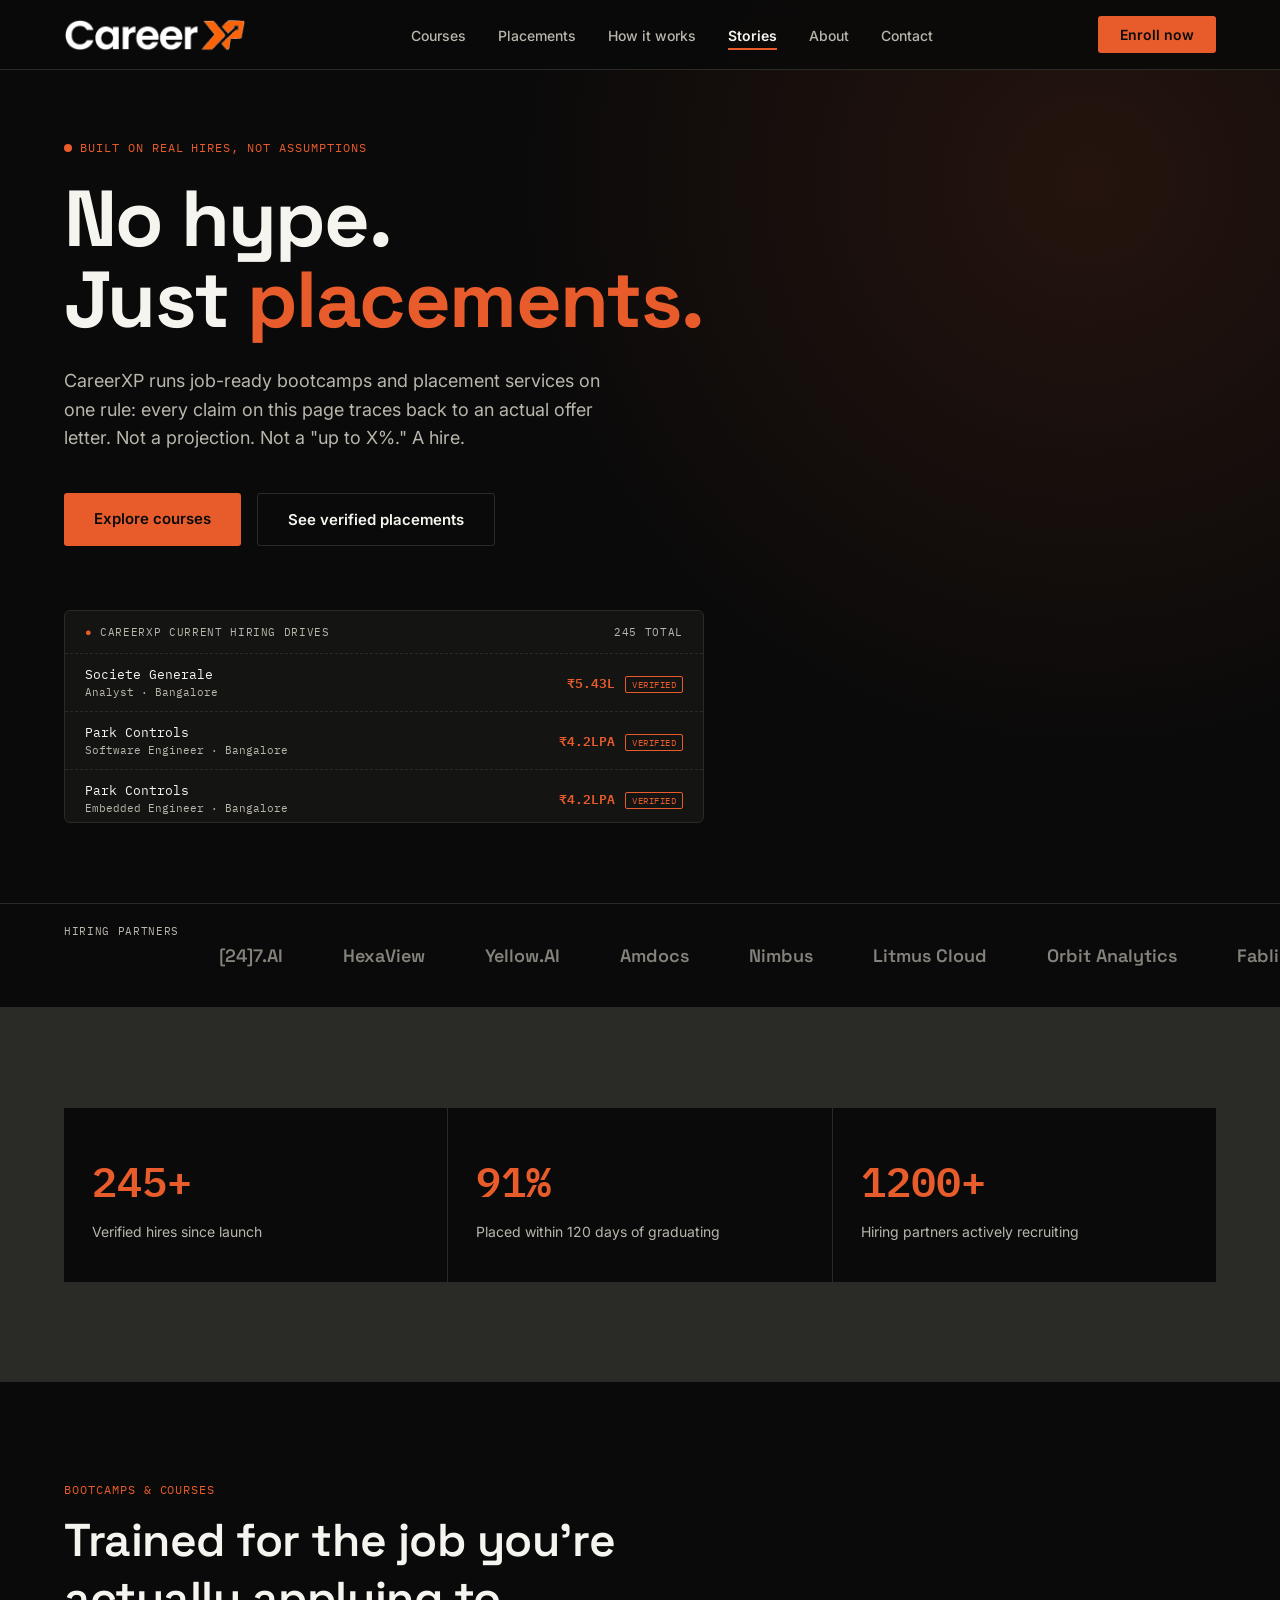
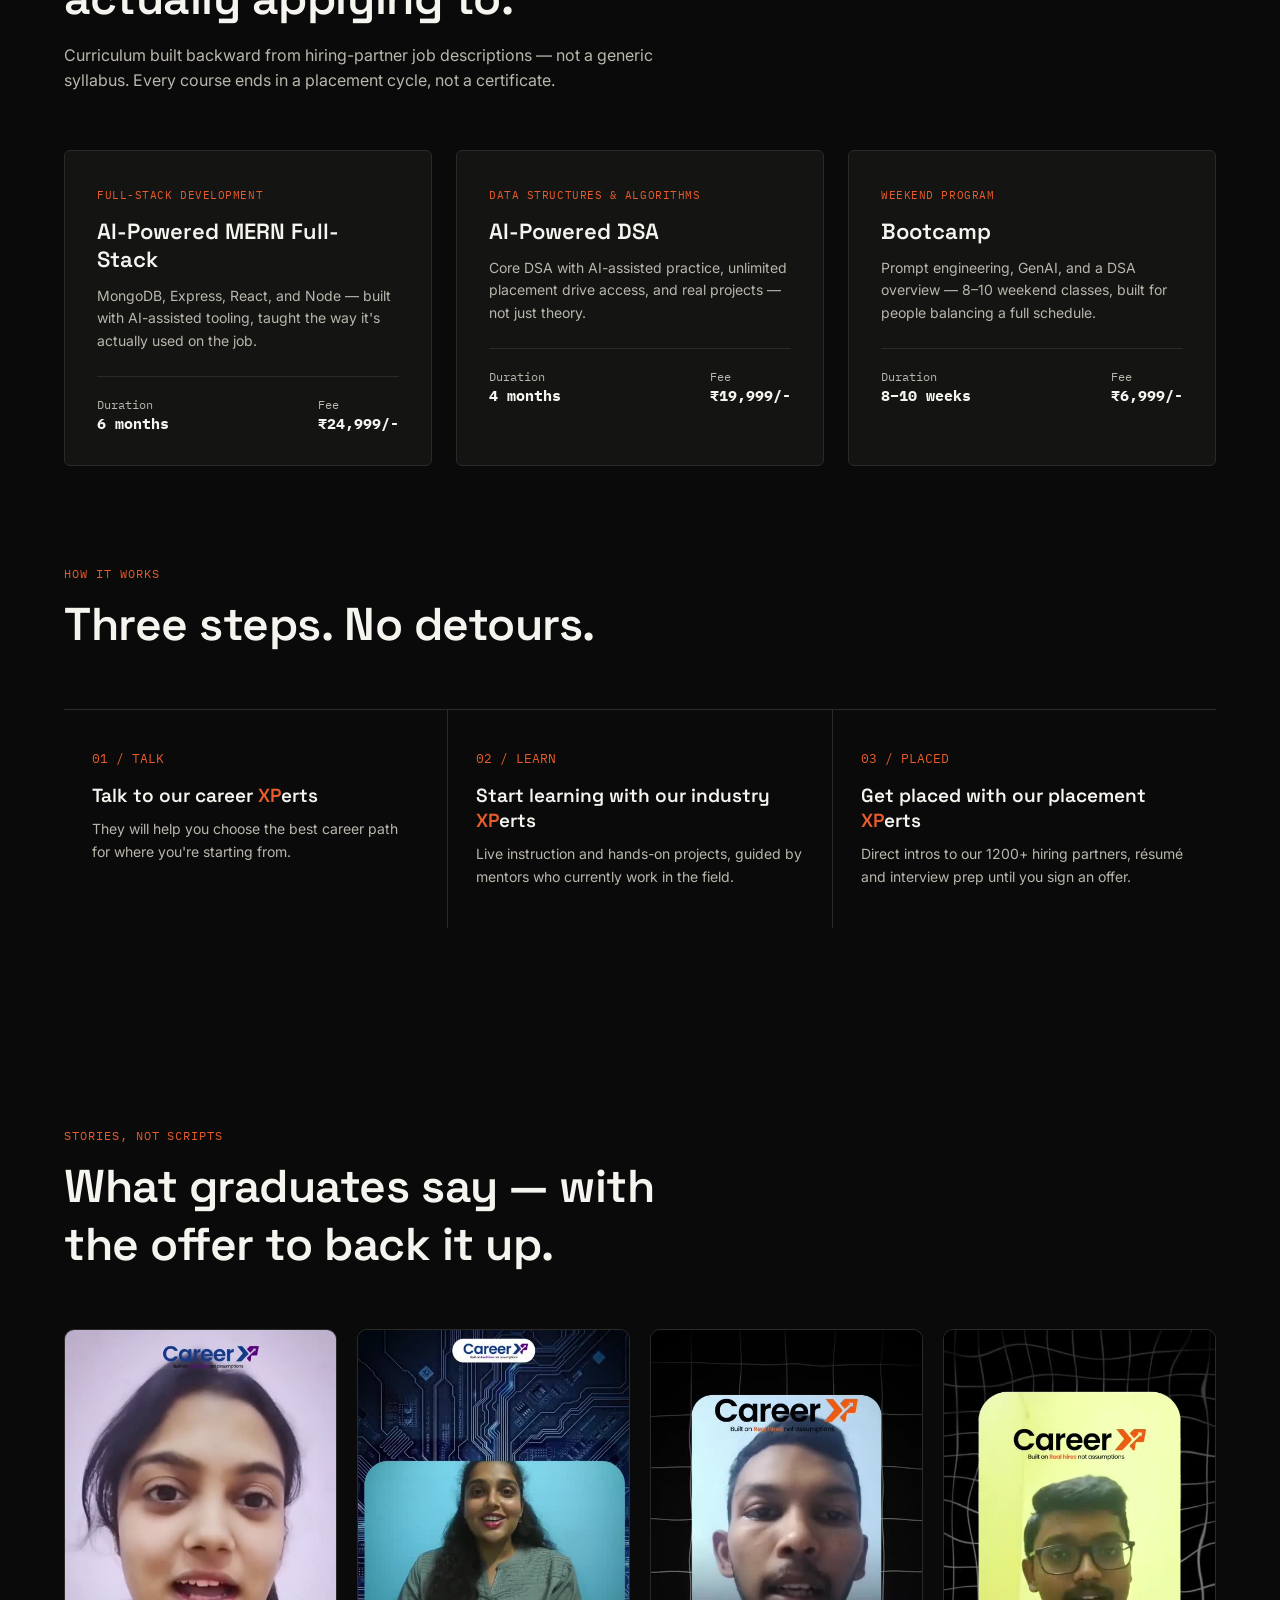
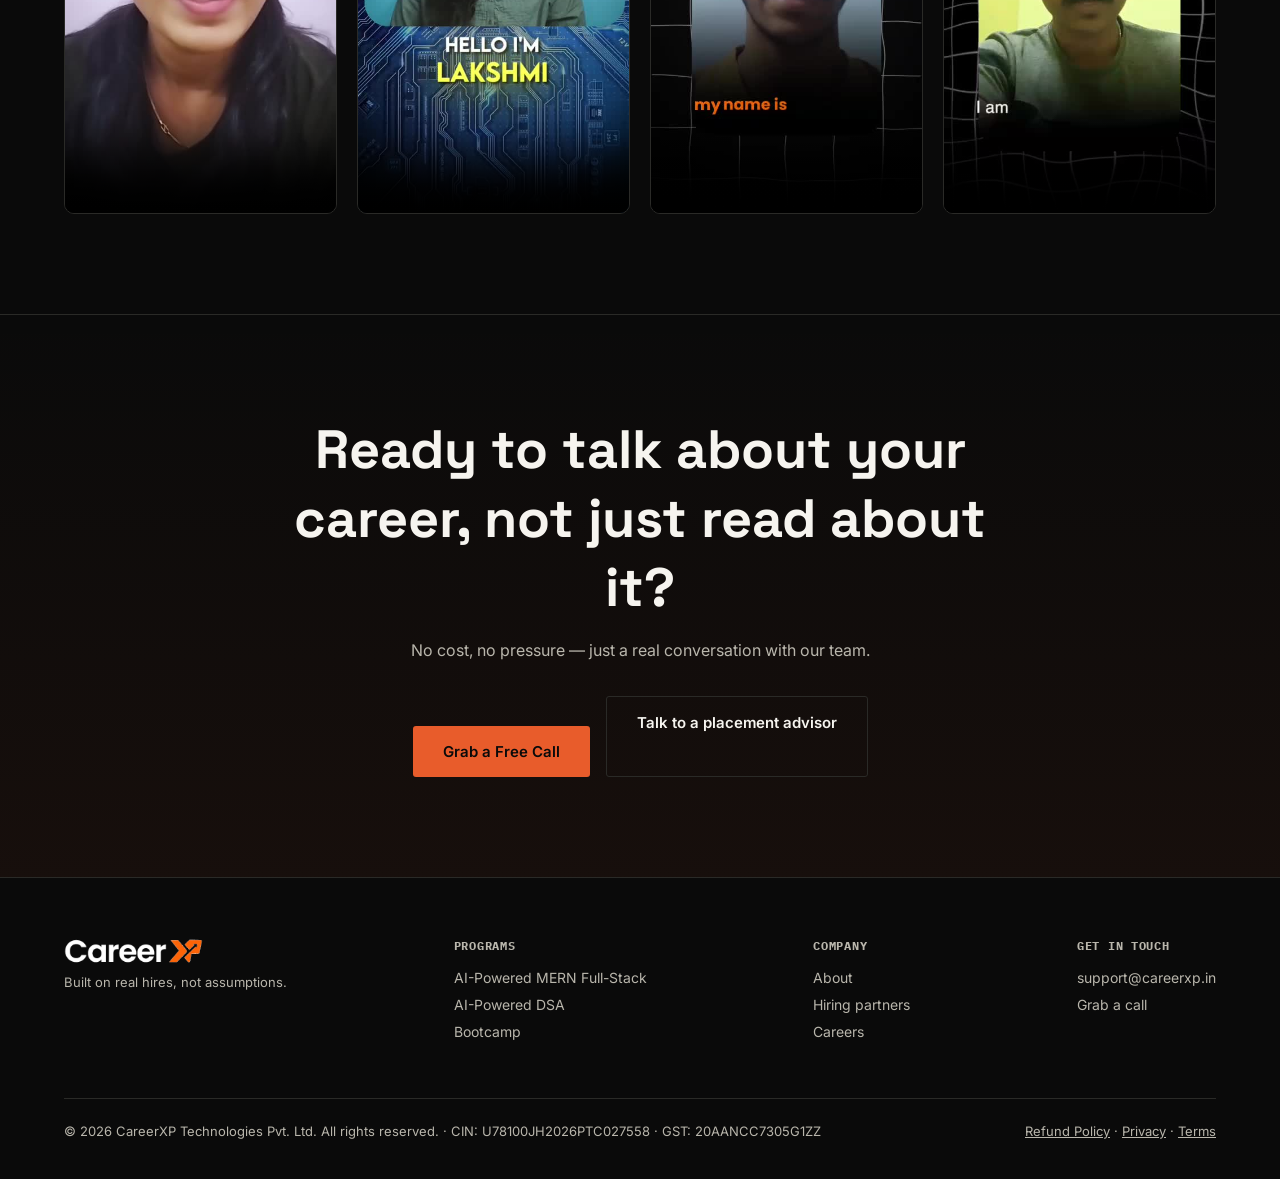
==== commit 92248e3a: "Update index.html" ====
--- a/index.html
+++ b/index.html
@@ -63,7 +63,7 @@
 
   <div class="ledger-wrap">
     <div class="ledger-head">
-      <span><span class="live-dot">●</span> LIVE PLACEMENT LEDGER</span>
+      <span><span class="live-dot">●</span> CareerXP current hiring drives</span>
       <span id="ledger-count">Updating…</span>
     </div>
     <div class="ledger-scroll">
--- a/css/style.css
+++ b/css/style.css
@@ -348,6 +348,7 @@
 
 /* 16. RESPONSIVE --------------------------------------------------------------- */
 @media (max-width:900px){
+   header{backdrop-filter:none; background:var(--ink);}
   nav ul{
     display:none; position:fixed; top:65px; left:0; right:0; bottom:0;
     background:var(--ink); flex-direction:column; align-items:flex-start;
@@ -384,6 +385,9 @@
    17. NAV REDESIGN — active page indicator
    ========================================================================== */
 nav ul{position:relative;}
+@media (max-width:900px){
+  nav ul.is-open{position:fixed;}
+}
 nav a{position:relative; padding-bottom:4px;}
 nav a::after{
   content:''; position:absolute; left:0; right:100%; bottom:-2px; height:2px;
@@ -515,4 +519,4 @@
 .policy-disclaimer strong{color:var(--paper);}
 
 .page-hero p strong{color:var(--paper); font-weight:700;}
-.page-hero p em{color:var(--orange); font-style:normal; font-weight:600;}+.page-hero p em{color:var(--orange); font-style:normal; font-weight:600;}
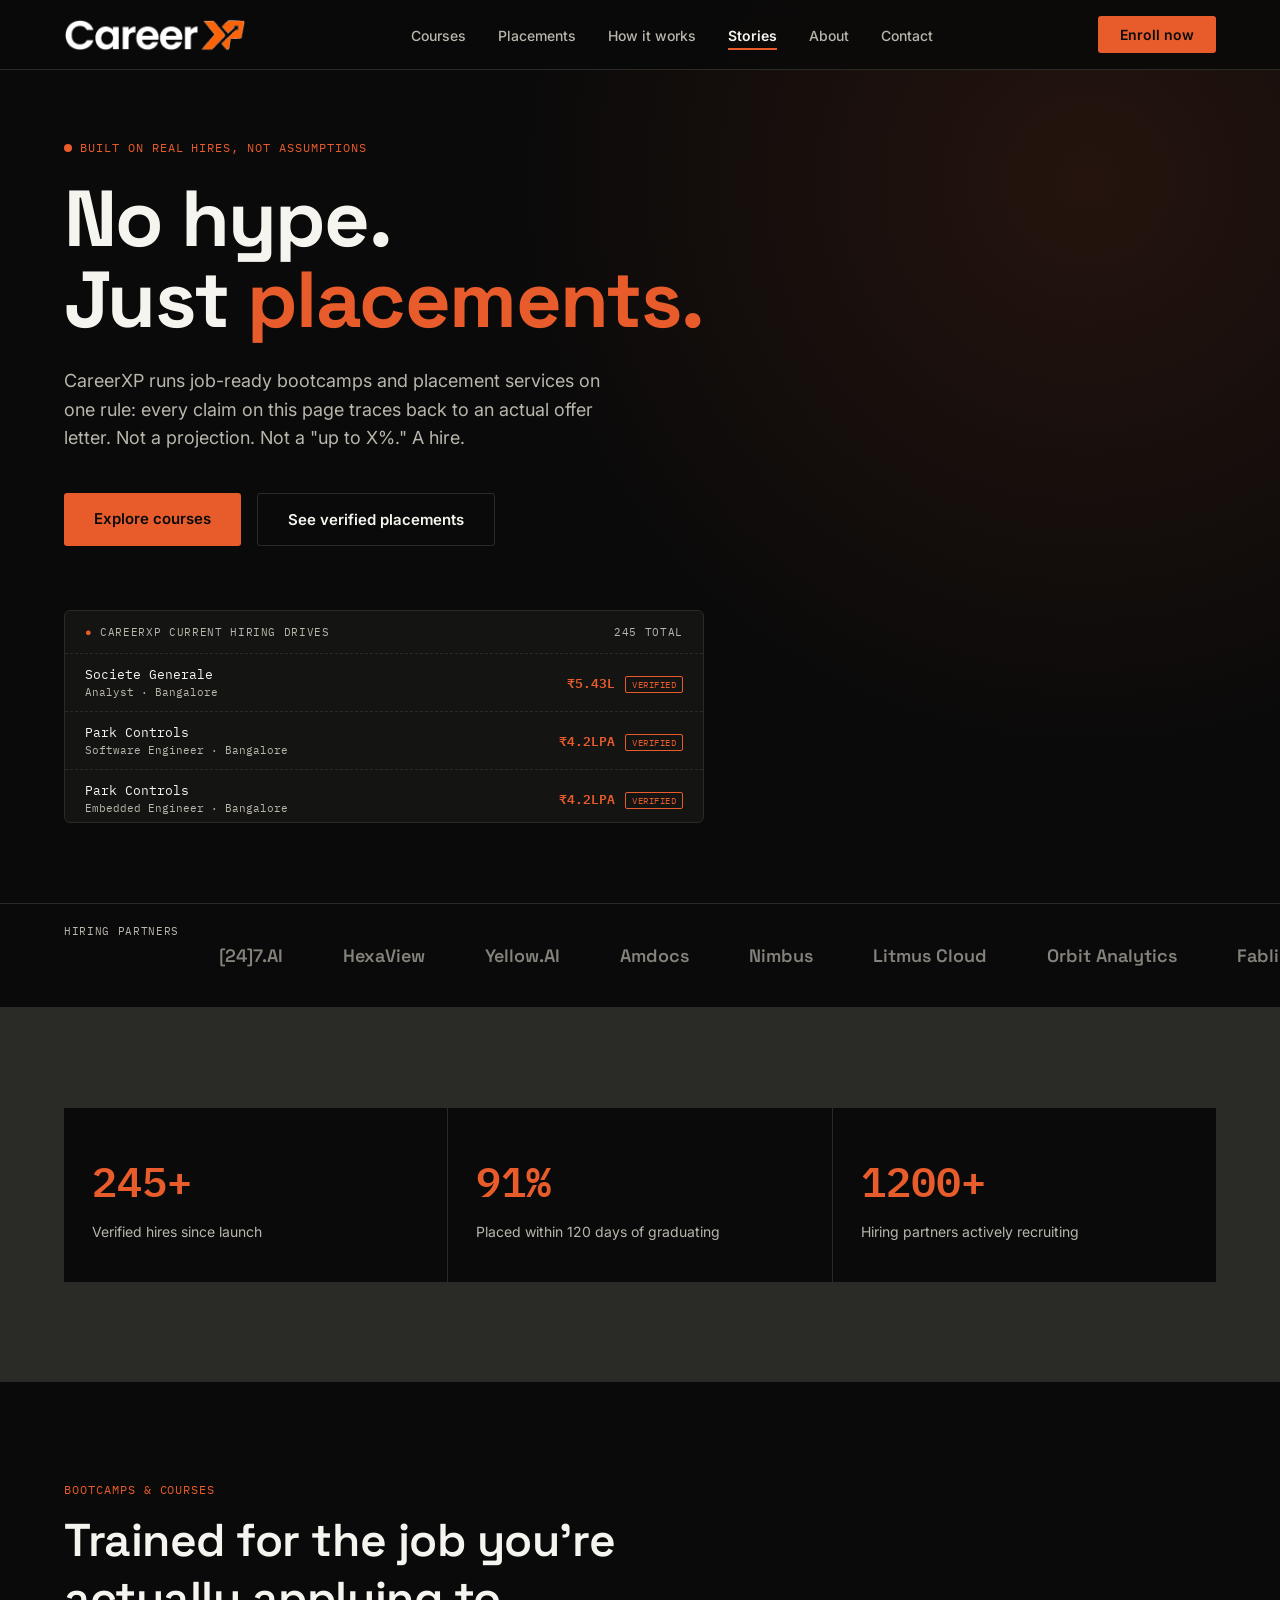
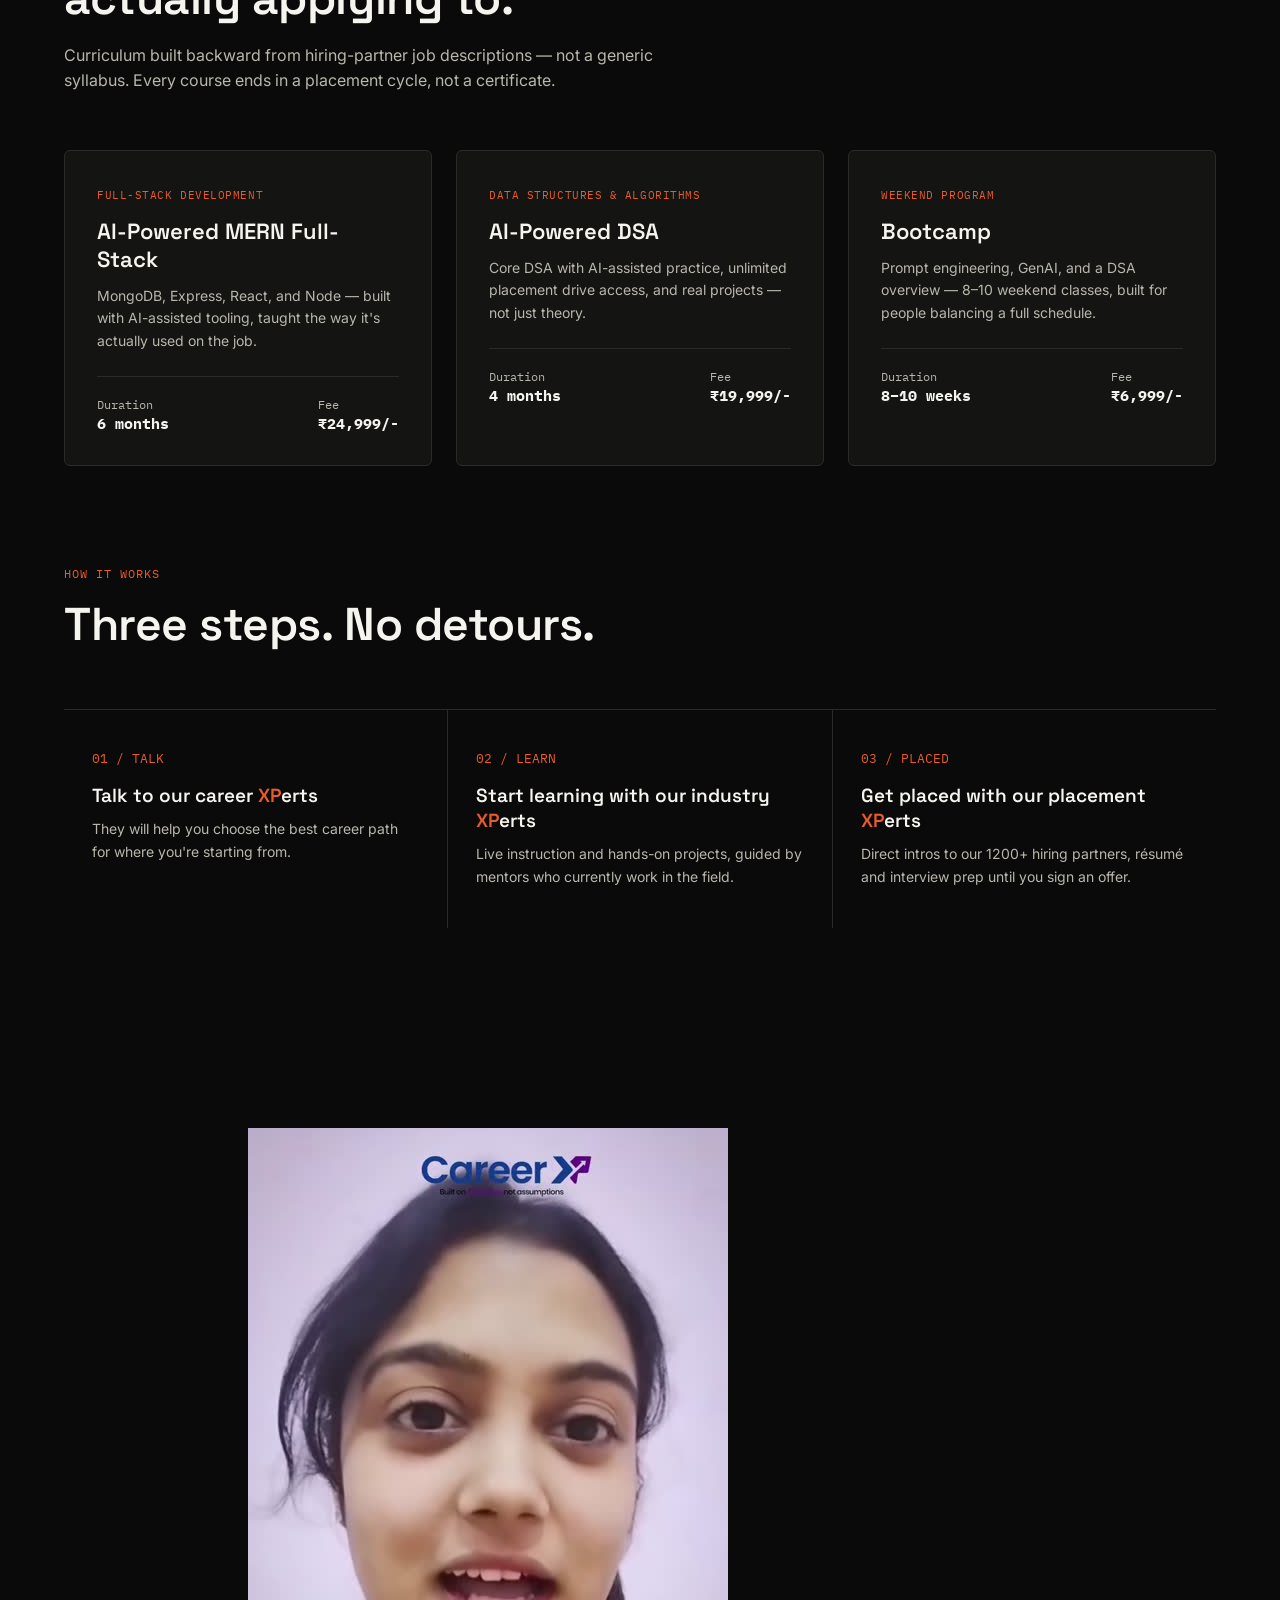
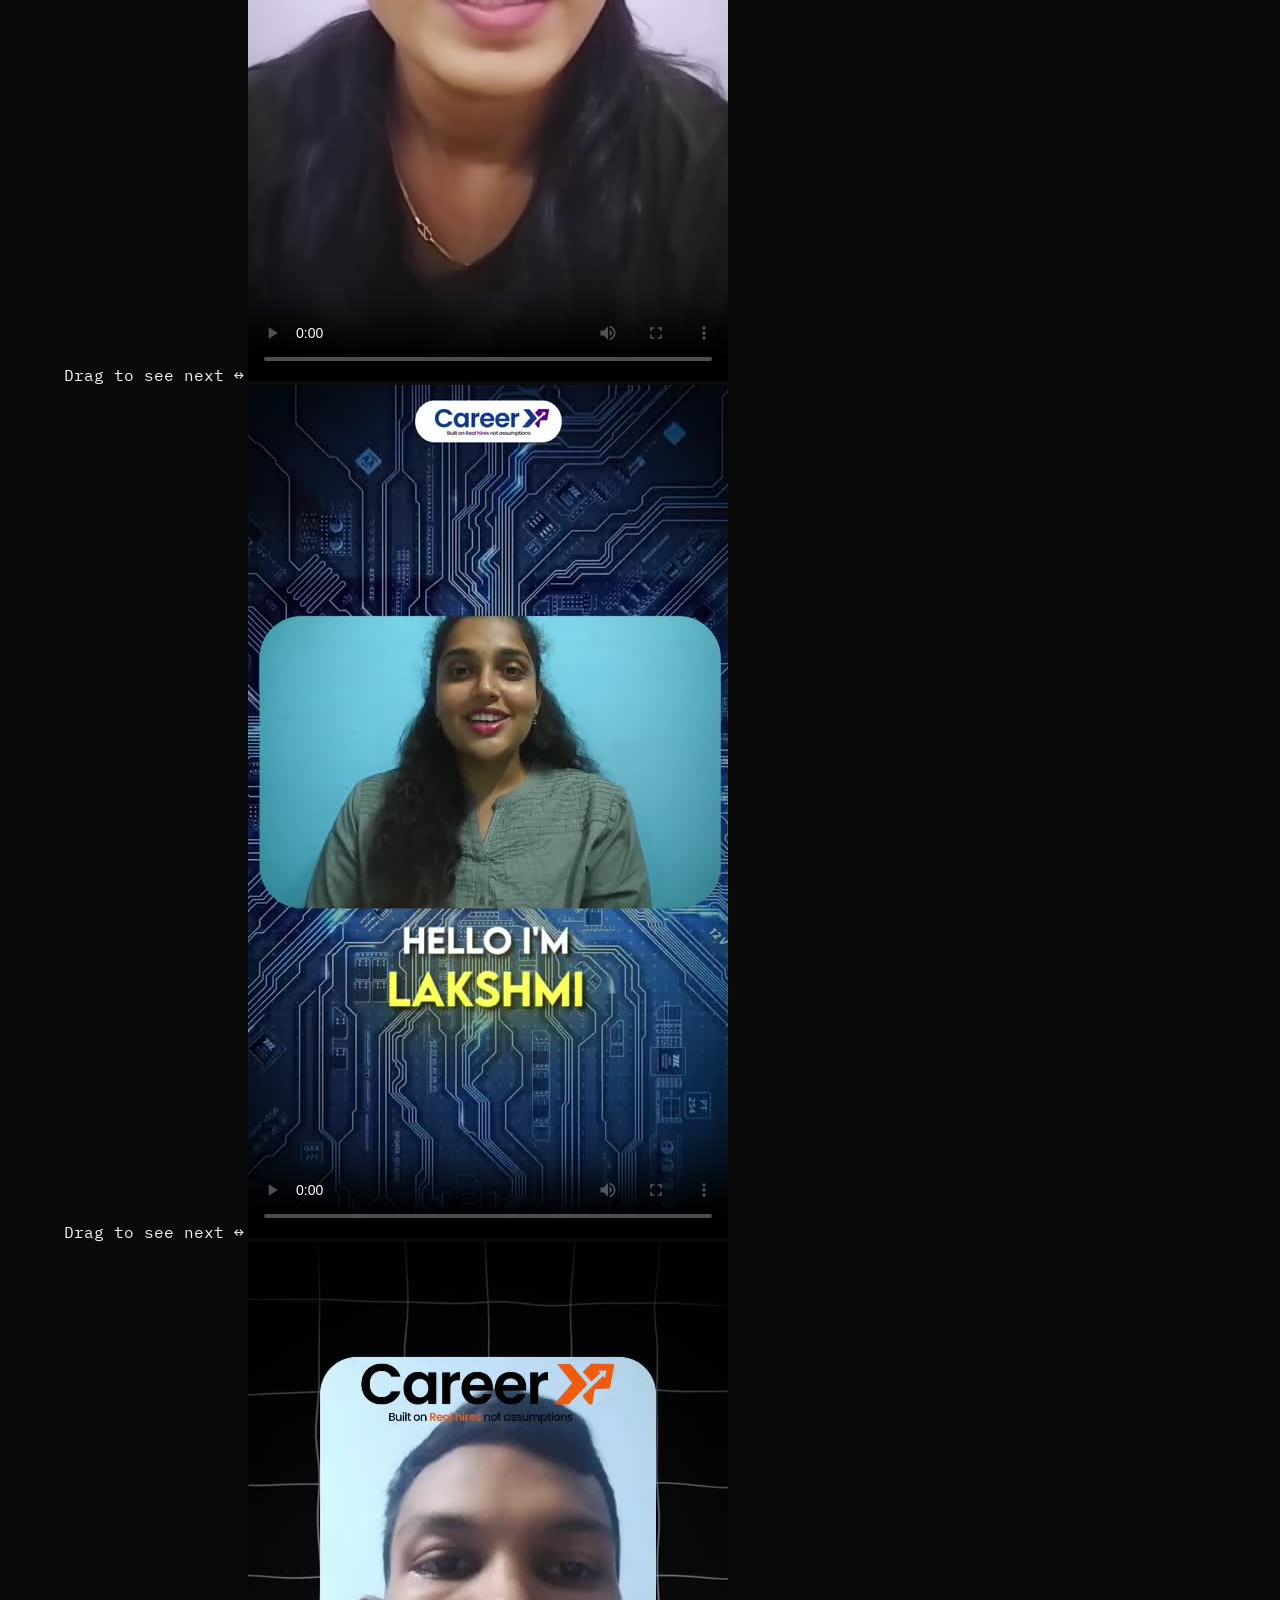
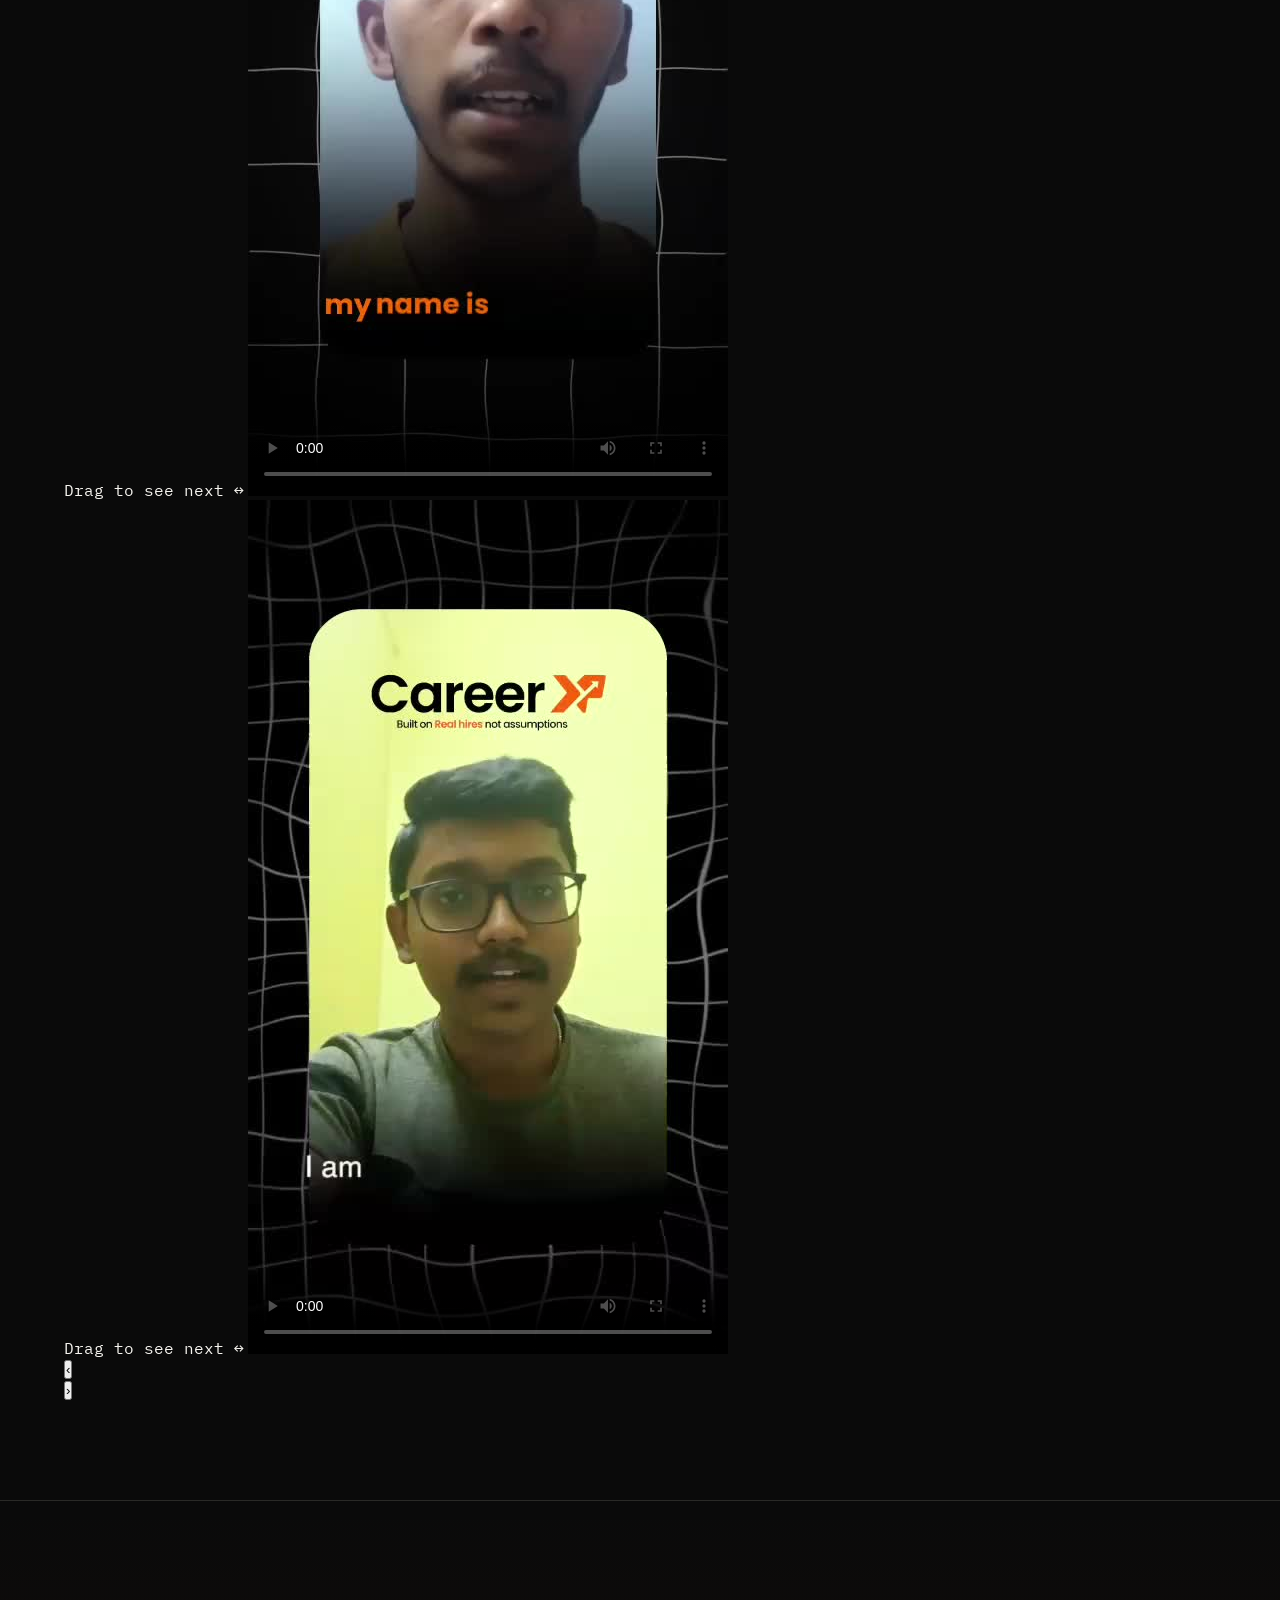
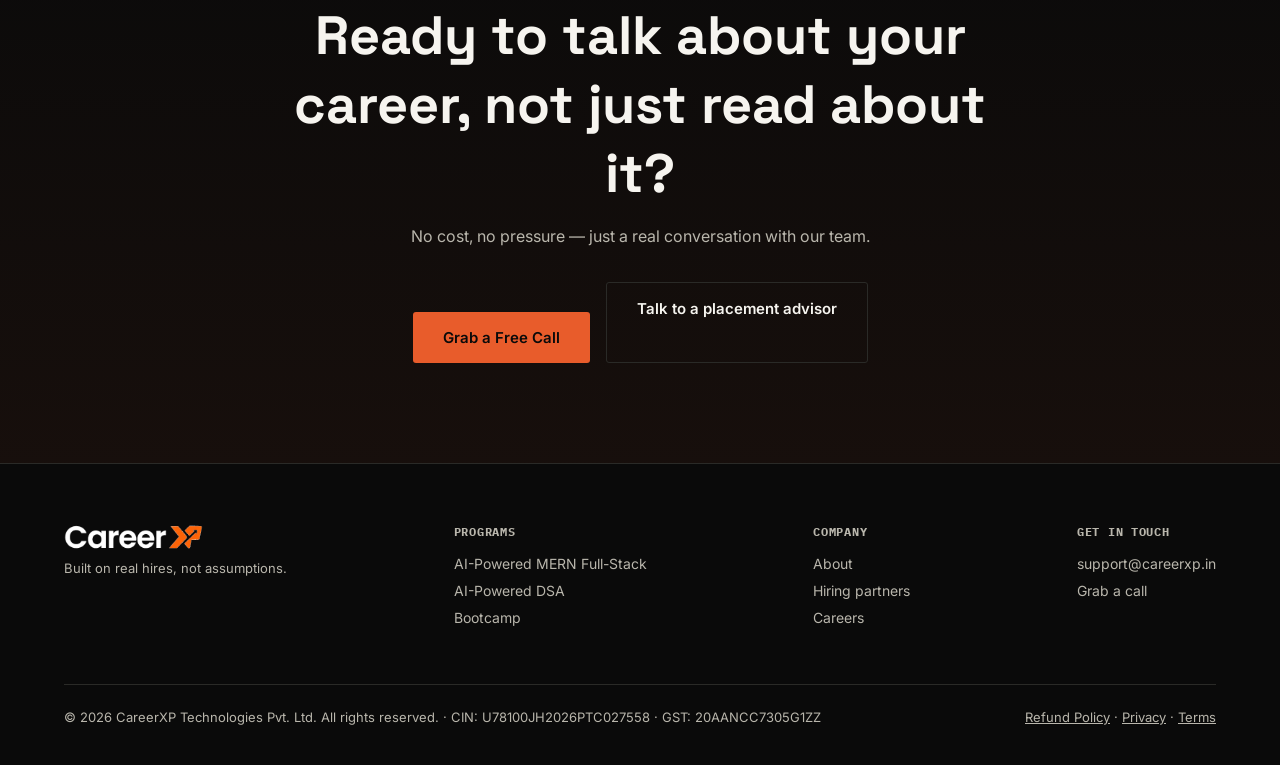
==== commit 12dcd3ef: "Update index.html" ====
--- a/index.html
+++ b/index.html
@@ -145,32 +145,36 @@
 </section>
 
 <section class="section" id="testimonials">
-  <div class="section-head">
-    <span class="kicker">Stories, not scripts</span>
-    <h2>What graduates say — with the offer to back it up.</h2>
-  </div>
-
-  <div class="video-grid">
-    <div class="video-testimonial">
+  <div class="testimonial-stack" id="testimonialStack">
+    <div class="stack-card">
+      <span class="stack-card-hint mono">Drag to see next ↔</span>
       <video controls preload="metadata" poster="assets/img/testimonial-1-poster.jpg" playsinline>
         <source src="assets/video/testimonial-1.mp4" type="video/mp4">
       </video>
     </div>
-    <div class="video-testimonial">
+    <div class="stack-card">
+      <span class="stack-card-hint mono">Drag to see next ↔</span>
       <video controls preload="metadata" poster="assets/img/testimonial-2-poster.jpg" playsinline>
         <source src="assets/video/testimonial-2.mp4" type="video/mp4">
       </video>
     </div>
-    <div class="video-testimonial">
+    <div class="stack-card">
+      <span class="stack-card-hint mono">Drag to see next ↔</span>
       <video controls preload="metadata" poster="assets/img/testimonial-3-poster.jpg" playsinline>
         <source src="assets/video/testimonial-3.mp4" type="video/mp4">
       </video>
     </div>
-    <div class="video-testimonial">
+    <div class="stack-card">
+      <span class="stack-card-hint mono">Drag to see next ↔</span>
       <video controls preload="metadata" poster="assets/img/testimonial-4-poster.jpg" playsinline>
         <source src="assets/video/testimonial-4.mp4" type="video/mp4">
       </video>
     </div>
+  </div>
+  <div class="stack-controls">
+    <button class="stack-btn" id="stackPrev" aria-label="Previous testimonial">‹</button>
+    <div class="stack-dots" id="stackDots"></div>
+    <button class="stack-btn" id="stackNext" aria-label="Next testimonial">›</button>
   </div>
 </section>
 
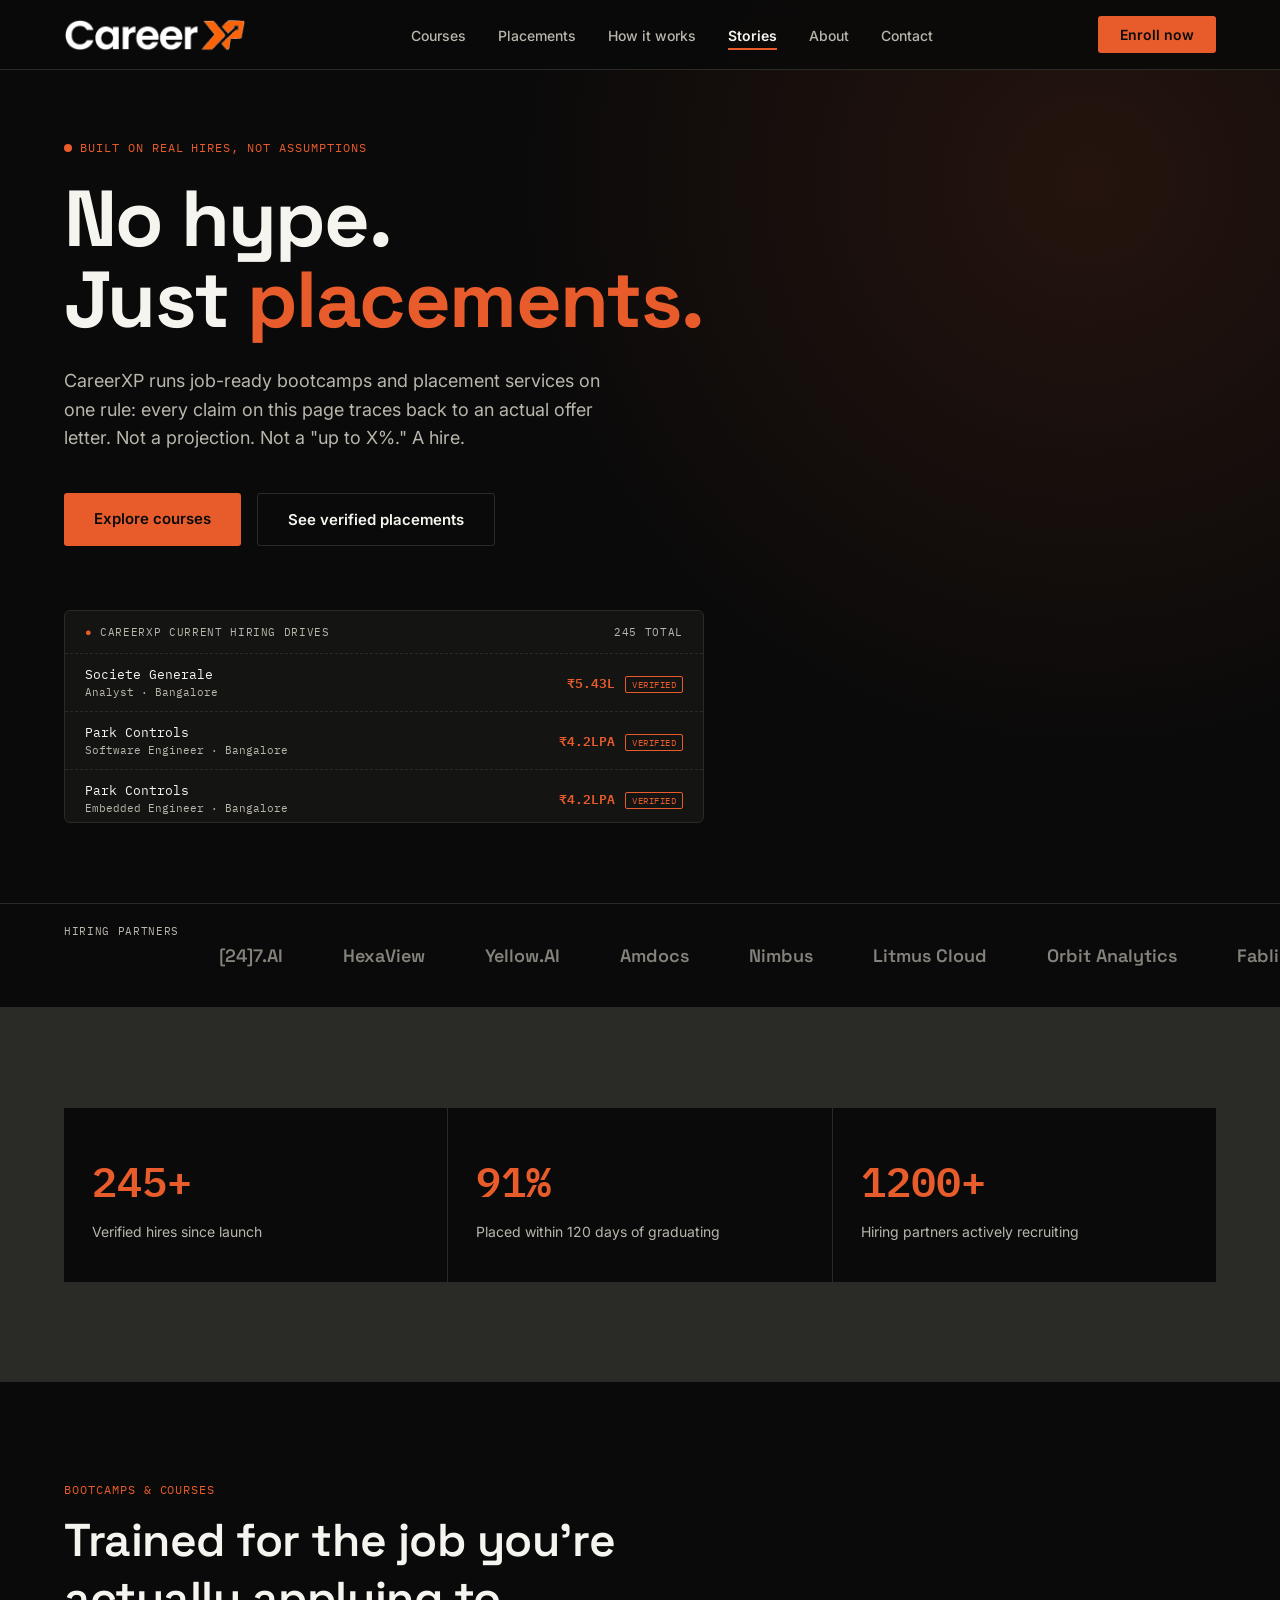
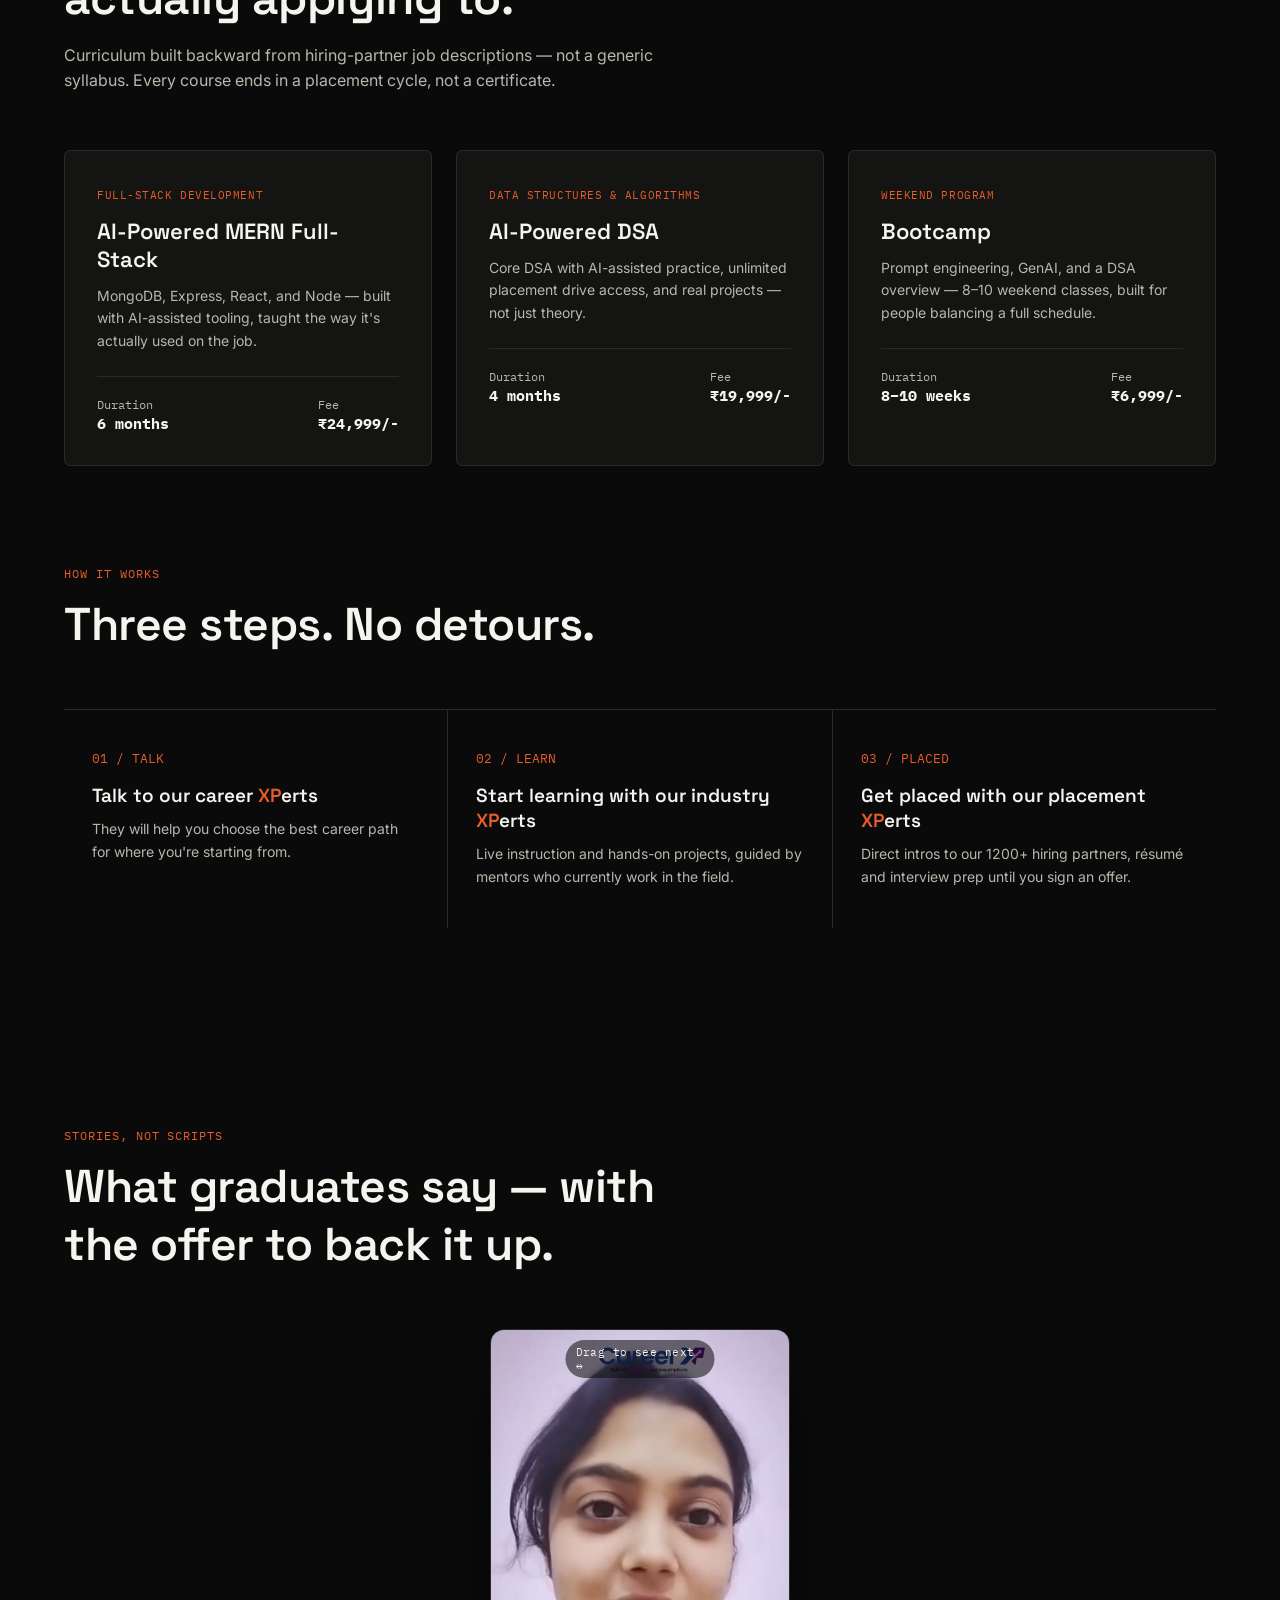
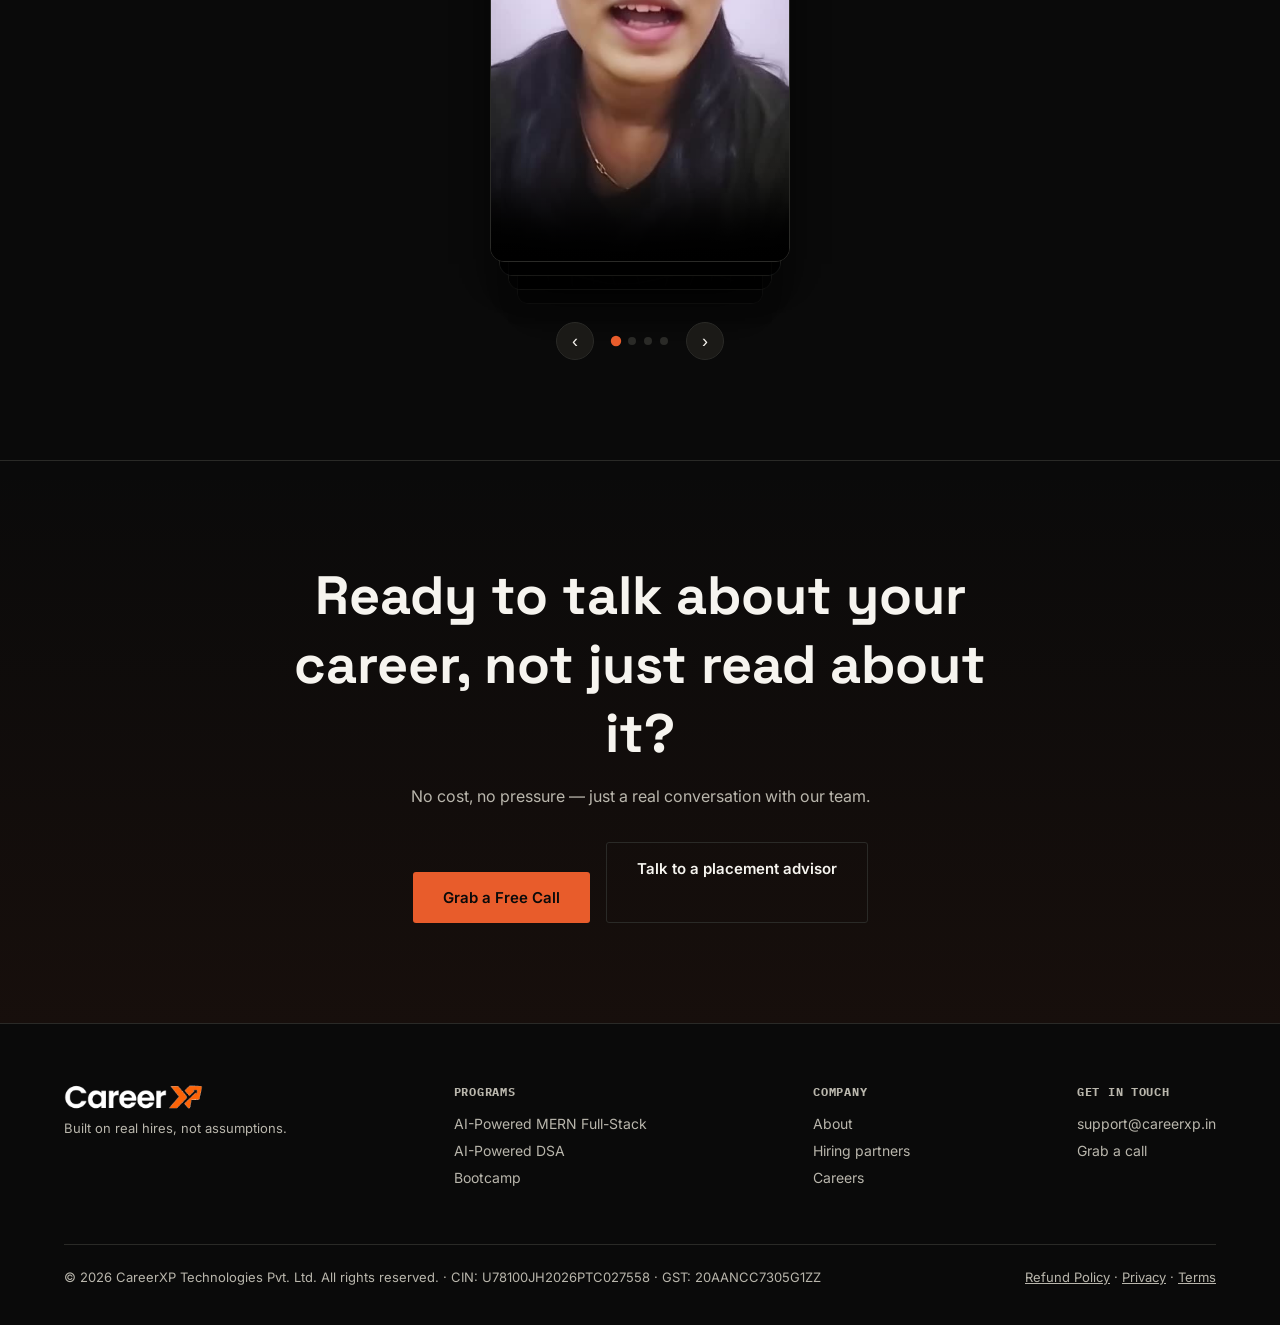
==== commit b97b194d: "Update index.html" ====
--- a/index.html
+++ b/index.html
@@ -145,6 +145,11 @@
 </section>
 
 <section class="section" id="testimonials">
+  <div class="section-head">
+    <span class="kicker">Stories, not scripts</span>
+    <h2>What graduates say — with the offer to back it up.</h2>
+  </div>
+
   <div class="testimonial-stack" id="testimonialStack">
     <div class="stack-card">
       <span class="stack-card-hint mono">Drag to see next ↔</span>
--- a/css/style.css
+++ b/css/style.css
@@ -348,12 +348,11 @@
 
 /* 16. RESPONSIVE --------------------------------------------------------------- */
 @media (max-width:900px){
-   header{backdrop-filter:none; background:var(--ink);}
   nav ul{
-    display:none; position:fixed; top:65px; left:0; right:0; bottom:0;
+    display:none; position:fixed; top:65px; left:0; right:0; height:calc(100vh - 65px);
     background:var(--ink); flex-direction:column; align-items:flex-start;
     padding:32px 6%; gap:8px; overflow-y:auto; border-top:1px solid var(--line);
-  }
+}
   nav ul.is-open{display:flex;}
   nav ul li{width:100%; padding:14px 0; border-bottom:1px solid var(--line);}
   nav a{font-size:16px;}
@@ -434,32 +433,54 @@
 /* ==========================================================================
    20. VIDEO TESTIMONIALS (real, portrait-orientation clips)
    ========================================================================== */
-.video-grid{display:grid; grid-template-columns:repeat(4,1fr); gap:20px;}
-.video-testimonial{
-  border:1px solid var(--line); border-radius:10px; background:var(--panel);
-  overflow:hidden; aspect-ratio:9/16; width:100%; position:relative;
-  transition:border-color .25s, transform .25s var(--ease);
-}
-.video-testimonial:hover{border-color:rgba(232,92,43,0.4); transform:translateY(-3px);}
-.video-testimonial video{
+.testimonial-stack{
+  position:relative; width:100%; max-width:300px; margin:0 auto 22px;
+  aspect-ratio:9/16; touch-action:pan-y; outline:none;
+}
+.stack-card{
+  position:absolute; inset:0; border:1px solid var(--line); border-radius:14px;
+  background:var(--panel); overflow:hidden; cursor:grab;
+  transform-origin:center bottom;
+  transform:translateY(calc(var(--pos, 0) * 14px)) scale(calc(1 - var(--pos, 0) * 0.06));
+  opacity:calc(1 - var(--pos, 0) * 0.22);
+  box-shadow:0 20px 40px -18px rgba(0,0,0,.65);
+  transition:transform .45s cubic-bezier(.22,1,.36,1), opacity .35s, box-shadow .35s;
+  will-change:transform;
+}
+.stack-card:not(.is-front){pointer-events:none;}
+.stack-card.is-front:active{cursor:grabbing;}
+.stack-card.is-dragging{transition:none;}
+.stack-card video{
   width:100%; height:100%; object-fit:cover; display:block; background:#000;
 }
-/* Placeholder variant (used until a real video is supplied) */
-.video-testimonial.is-placeholder{
-  border-style:dashed; display:flex; flex-direction:column; align-items:center;
-  justify-content:center; gap:14px; padding:40px 24px; text-align:center;
-}
-.video-testimonial .play-btn{
-  width:56px; height:56px; border-radius:50%; background:var(--orange); color:var(--ink);
-  display:flex; align-items:center; justify-content:center; font-size:20px;
-}
-.video-testimonial p{color:var(--paper-dim); font-size:13px; font-family:'IBM Plex Mono'; max-width:320px;}
-
-@media (max-width:900px){
-  .video-grid{grid-template-columns:repeat(2,1fr);}
-}
+.stack-card-hint{
+  position:absolute; top:10px; left:50%; transform:translateX(-50%);
+  background:rgba(10,10,10,.55); color:var(--paper); font-size:11px;
+  letter-spacing:.04em; padding:5px 10px; border-radius:20px; z-index:5;
+  pointer-events:none; opacity:0; transition:opacity .3s;
+}
+.stack-card.is-front .stack-card-hint{opacity:1;}
+
+.stack-controls{
+  display:flex; align-items:center; justify-content:center; gap:18px;
+  position:relative; z-index:200; margin-top:60px;
+}
+.stack-btn{
+  width:38px; height:38px; border-radius:50%; border:1px solid var(--line);
+  background:var(--panel2); color:var(--paper); font-size:18px; line-height:1;
+  display:flex; align-items:center; justify-content:center; cursor:pointer;
+  transition:border-color .2s, transform .2s;
+}
+.stack-btn:hover{border-color:rgba(232,92,43,0.6); transform:translateY(-2px);}
+.stack-dots{display:flex; gap:8px;}
+.stack-dot{
+  width:8px; height:8px; padding:0; border-radius:50%; background:var(--line);
+  border:none; cursor:pointer; transition:background .25s, transform .25s;
+}
+.stack-dot.is-active{background:var(--orange); transform:scale(1.3);}
+
 @media (max-width:520px){
-  .video-grid{grid-template-columns:1fr; max-width:320px; margin:0 auto;}
+  .testimonial-stack{max-width:260px;}
 }
 
 /* ==========================================================================
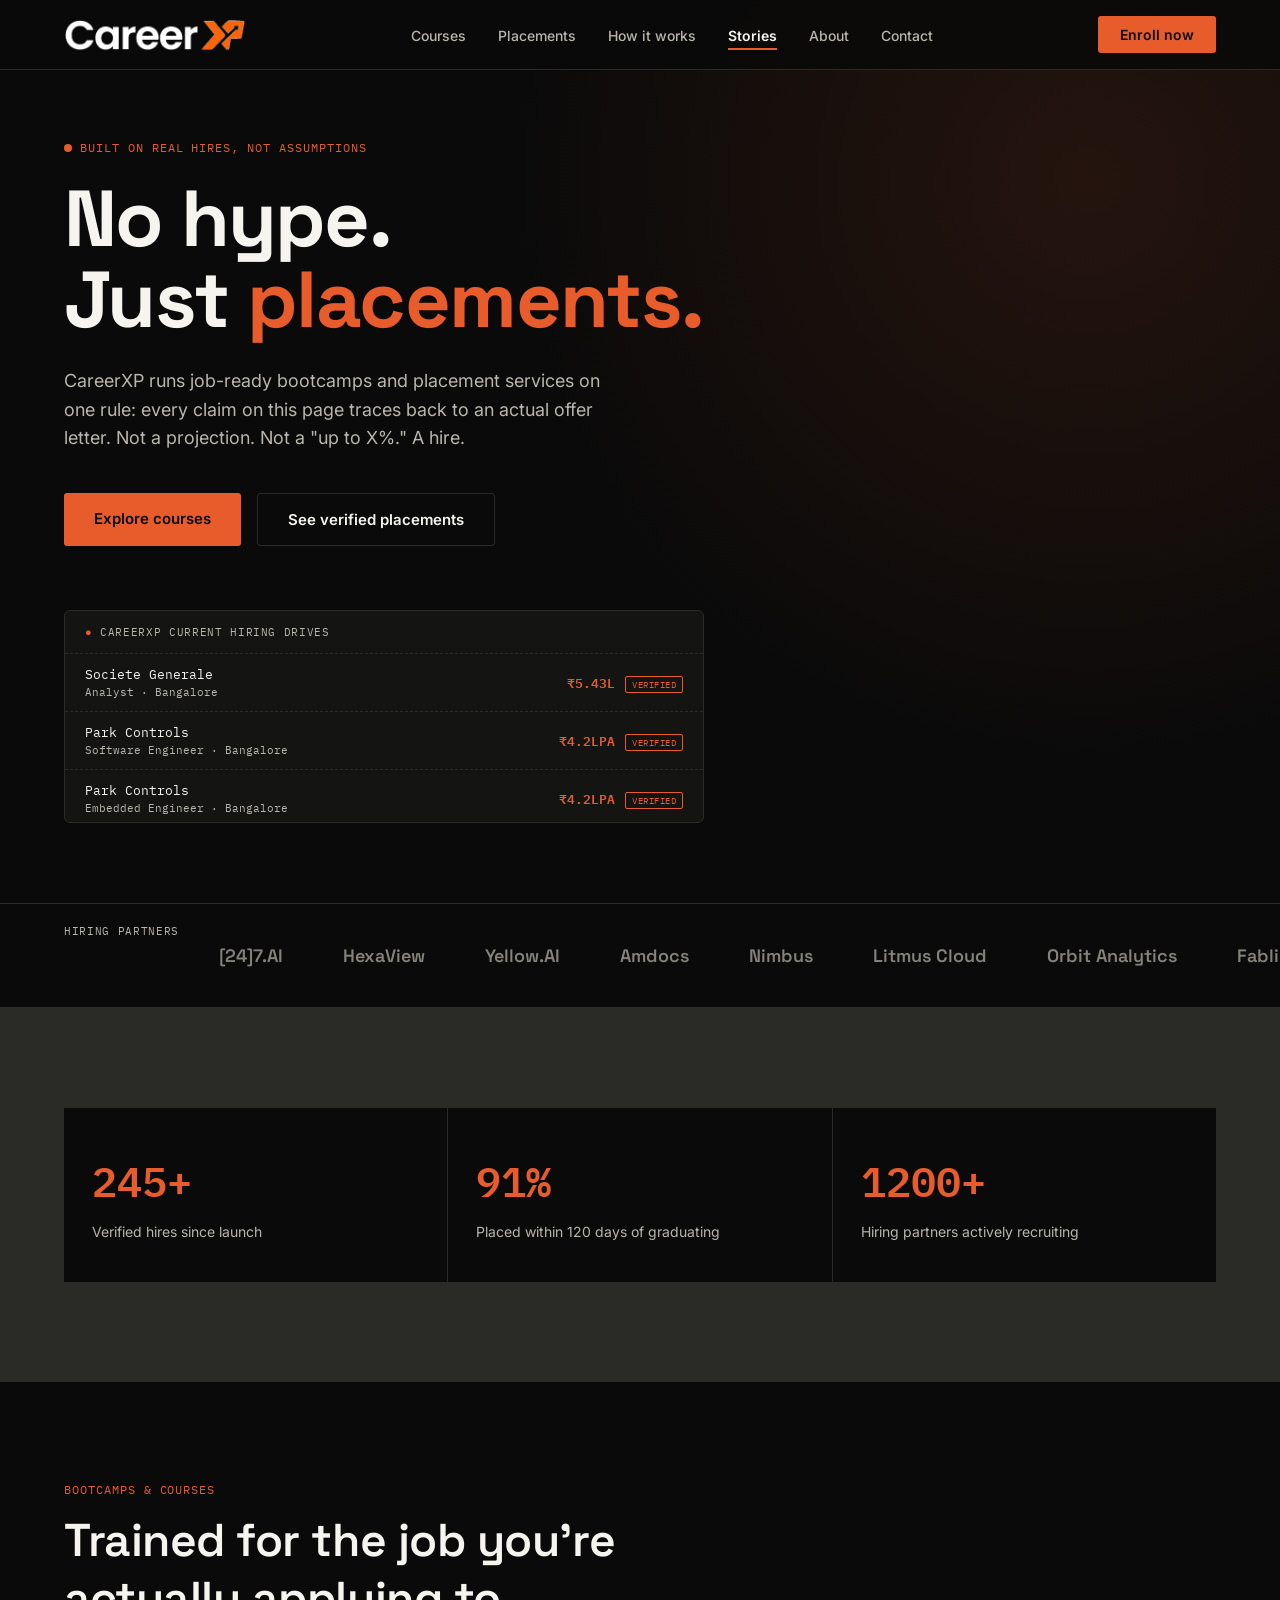
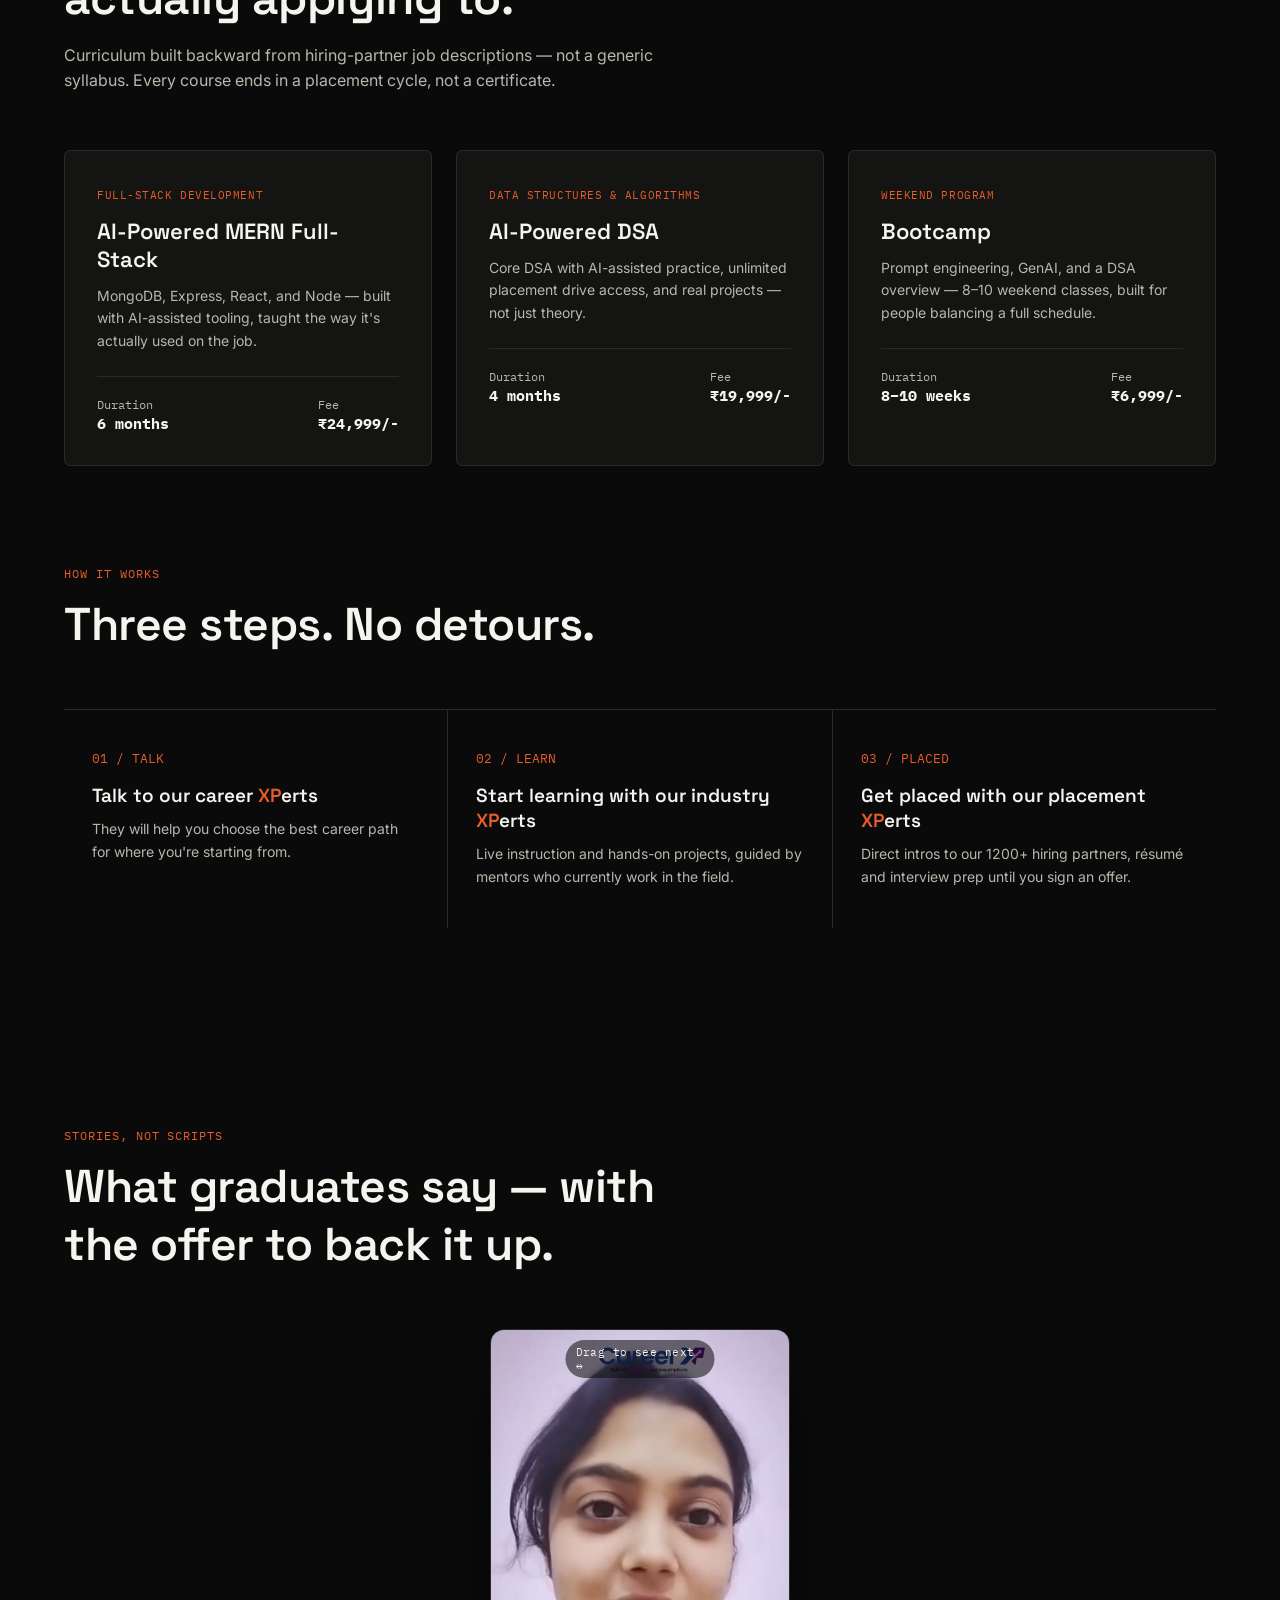
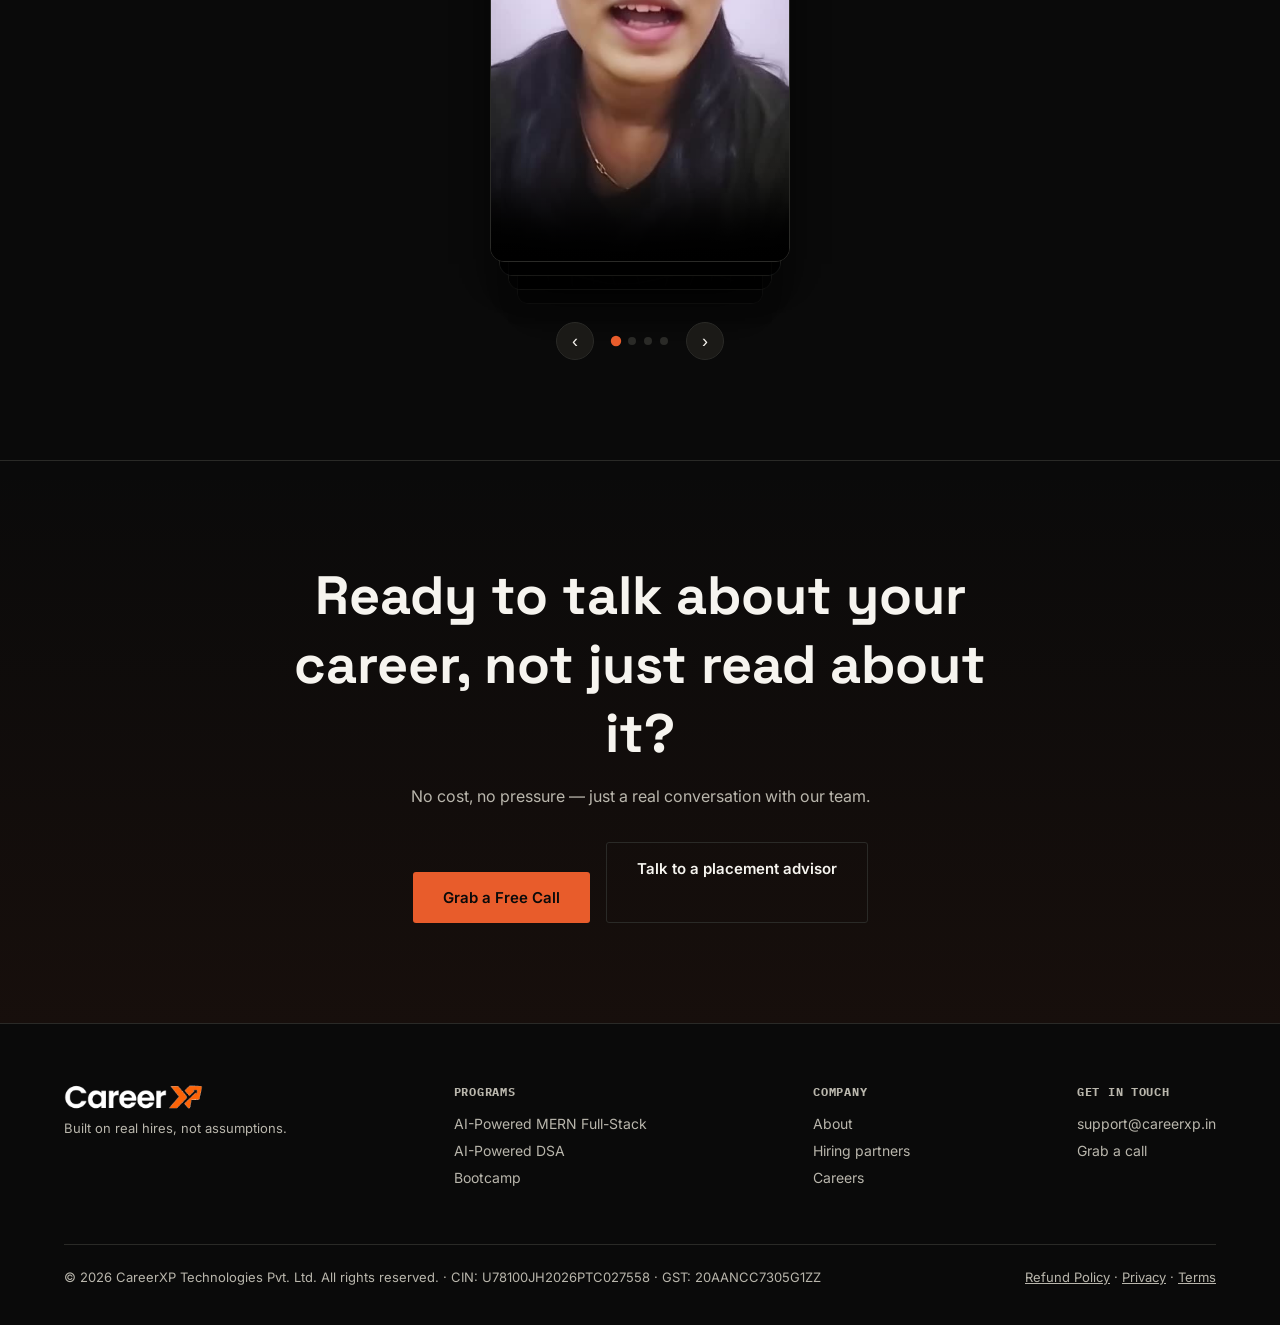
==== commit f0db0c4b: "Update index.html" ====
--- a/index.html
+++ b/index.html
@@ -64,7 +64,6 @@
   <div class="ledger-wrap">
     <div class="ledger-head">
       <span><span class="live-dot">●</span> CareerXP current hiring drives</span>
-      <span id="ledger-count">Updating…</span>
     </div>
     <div class="ledger-scroll">
       <div class="ledger-track" id="ledger-track"></div>
--- a/css/style.css
+++ b/css/style.css
@@ -39,7 +39,7 @@
 
 /* 2. HEADER / NAV ---------------------------------------------------------- */
 header{
-  position:fixed; top:0; left:0; right:0; z-index:100;
+  position:fixed; top:0; left:0; right:0; z-index:1000;
   display:flex; align-items:center; justify-content:space-between;
   padding:16px 5%;
   background:rgba(10,10,10,0.85);
@@ -541,3 +541,45 @@
 
 .page-hero p strong{color:var(--paper); font-weight:700;}
 .page-hero p em{color:var(--orange); font-style:normal; font-weight:600;}
+
+/* ==========================================================================
+   23. HIRING PARTNER FEEDBACK CARDS
+   ========================================================================== */
+.feedback-grid{display:grid; grid-template-columns:repeat(3,1fr); gap:24px;}
+.feedback-card{
+  background:var(--panel); border:1px solid var(--line); border-radius:10px;
+  padding:28px; display:flex; flex-direction:column; position:relative;
+  transition:border-color .25s, transform .25s;
+}
+.feedback-card:hover{border-color:rgba(232,92,43,0.4); transform:translateY(-3px);}
+.feedback-card-head{display:flex; align-items:flex-start; justify-content:space-between; gap:12px; margin-bottom:14px;}
+.feedback-avatar{
+  width:44px; height:44px; border-radius:10px; flex-shrink:0;
+  background:linear-gradient(135deg, var(--orange), var(--rust));
+  display:flex; align-items:center; justify-content:center;
+  font-family:'Space Grotesk'; font-weight:700; font-size:14px; color:var(--ink);
+}
+.feedback-company h4{font-size:16px; font-weight:600; line-height:1.25;}
+.feedback-stars{color:var(--orange); font-size:13px; margin-top:6px; letter-spacing:2px;}
+.feedback-quote-mark{font-family:'Space Grotesk'; font-size:40px; color:var(--line); line-height:1; flex-shrink:0;}
+.feedback-quote{
+  color:var(--paper-dim); font-size:14px; line-height:1.65; font-style:italic; margin-top:16px;
+  display:-webkit-box; -webkit-line-clamp:5; -webkit-box-orient:vertical; overflow:hidden;
+}
+.feedback-quote.is-expanded{-webkit-line-clamp:unset; overflow:visible;}
+.feedback-toggle{
+  background:none; border:none; color:var(--orange); font-size:13px; font-weight:600;
+  padding:10px 0 0; cursor:pointer; text-align:left; align-self:flex-start;
+}
+.feedback-toggle:hover{color:var(--paper);}
+.feedback-reviewer{
+  display:flex; align-items:center; gap:12px; margin-top:20px; padding-top:20px;
+  border-top:1px solid var(--line);
+}
+.feedback-reviewer .avatar{width:40px; height:40px; font-size:13px; margin-bottom:0;}
+.feedback-reviewer h5{font-size:14px; font-weight:600;}
+.feedback-reviewer .role{font-family:'IBM Plex Mono'; font-size:11px; color:var(--paper-dim); margin-top:2px;}
+
+@media (max-width:900px){
+  .feedback-grid{grid-template-columns:1fr;}
+}
